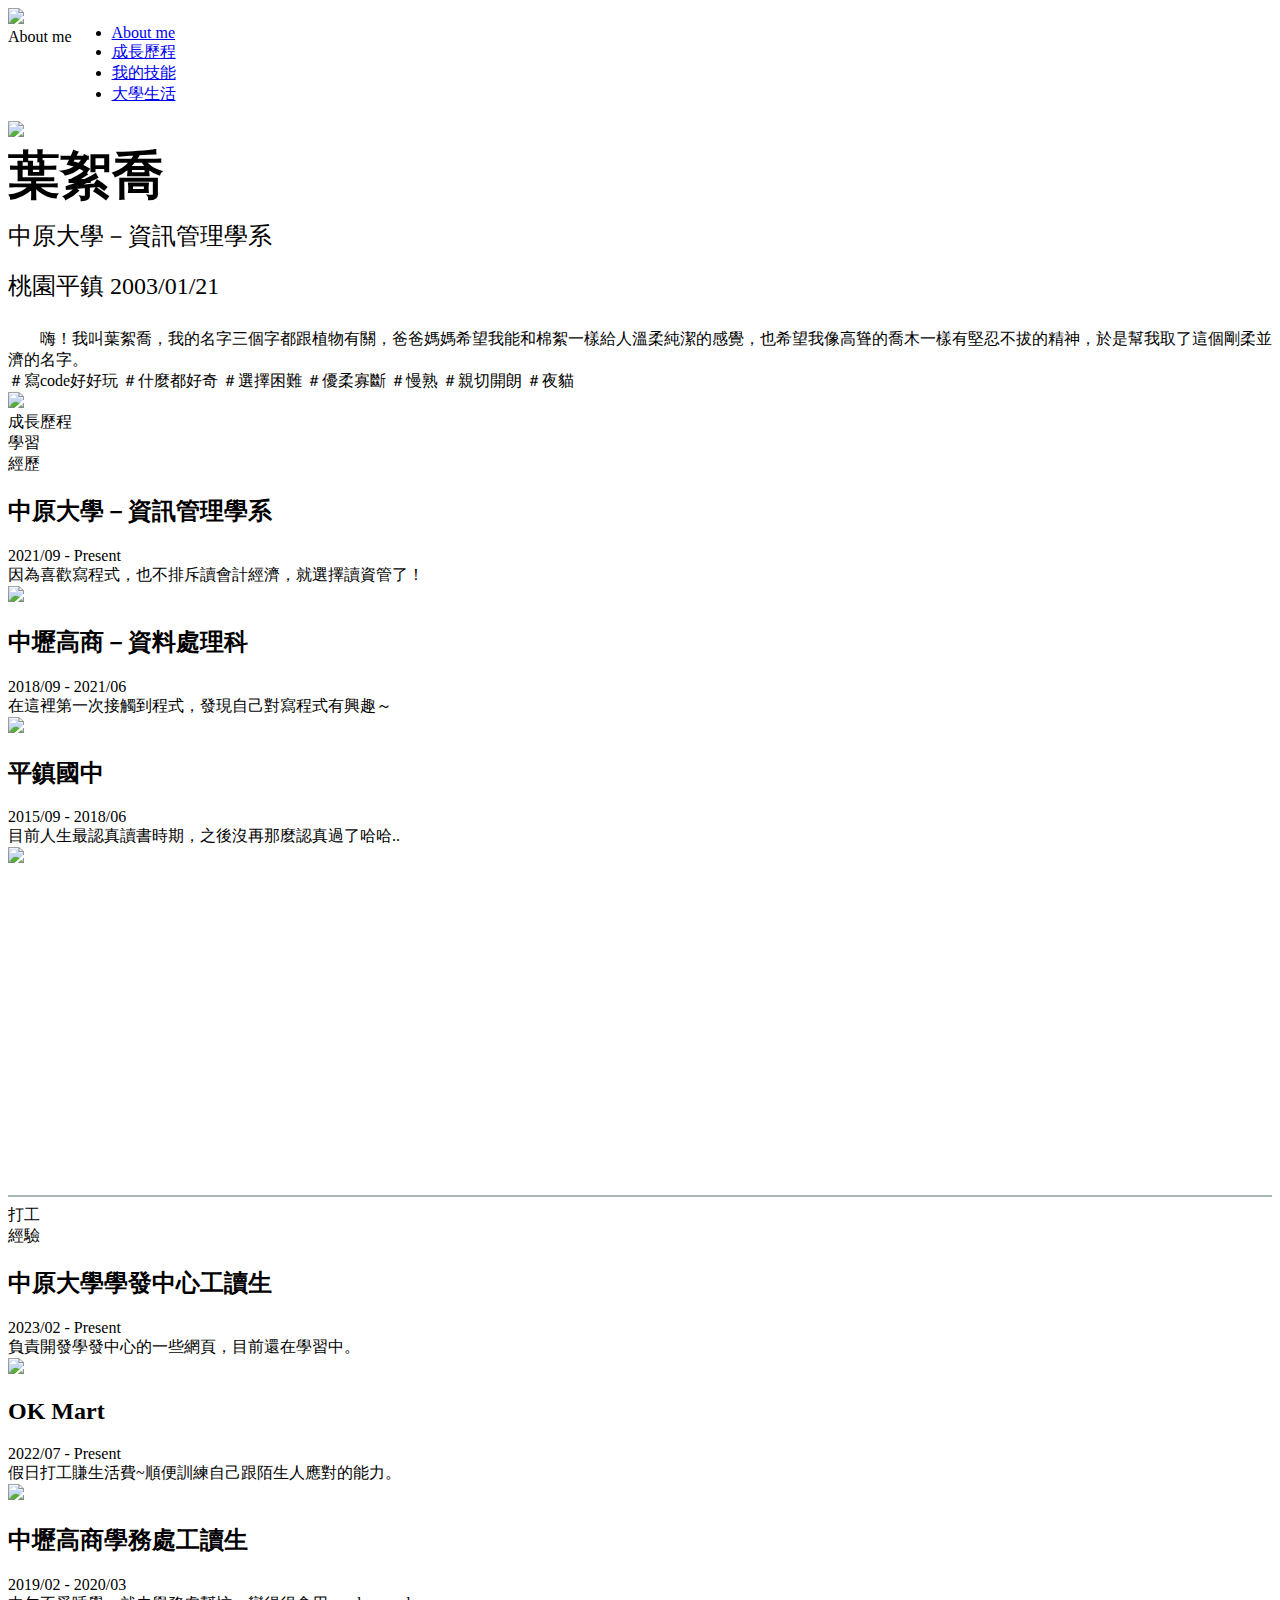
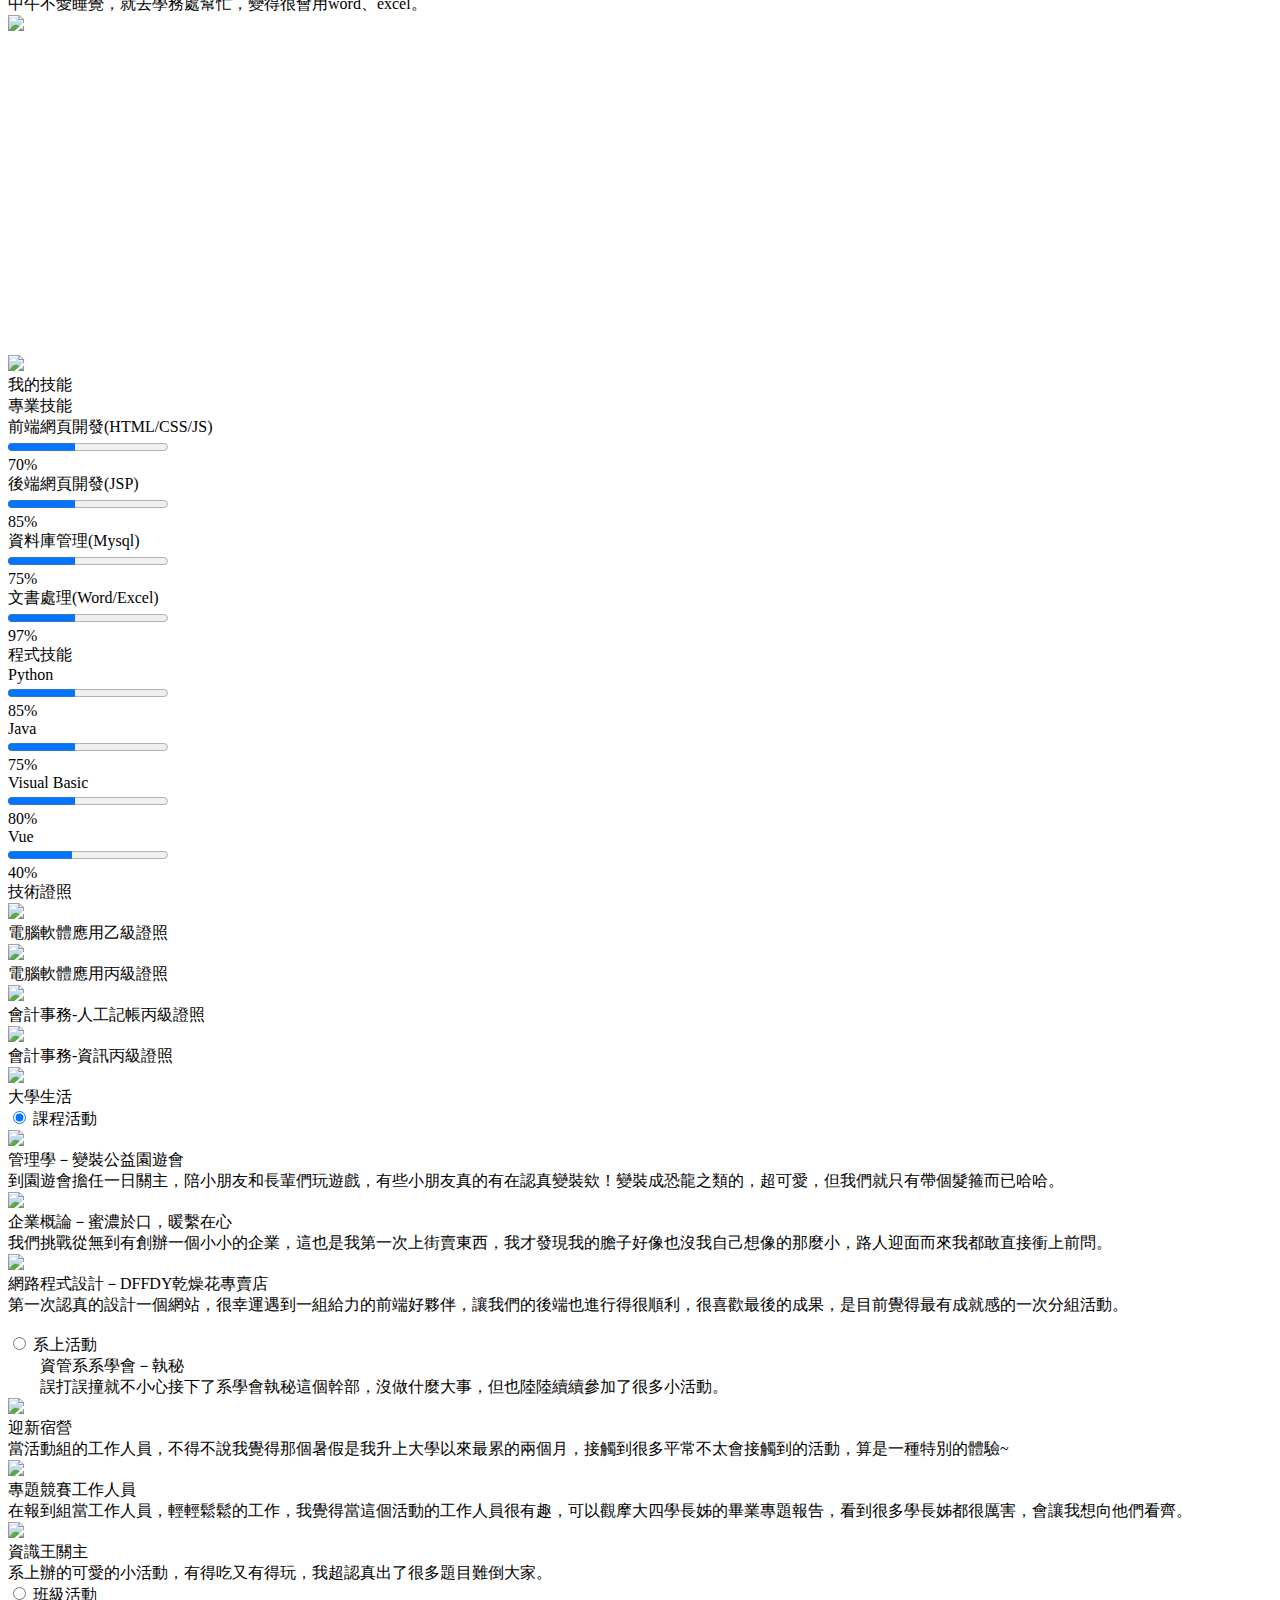
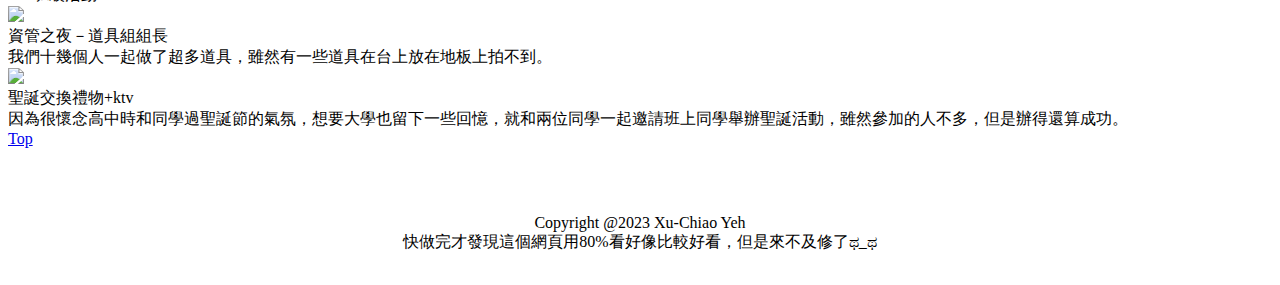
==== index.html @ f952c312 "text" ====
<!DOCTYPE html>
<html lang="en">
<head>
    <meta charset="UTF-8">
    <meta http-equiv="X-UA-Compatible" content="IE=edge">
    <meta name="viewport" content="width=device-width, initial-scale=1.0">
    <link rel="stylesheet" href="style.css">
    <link rel="stylesheet" href="https://anijs.github.io/lib/anicollection/anicollection.css">
    <link rel="preconnect" href="https://fonts.googleapis.com">
    <link rel="preconnect" href="https://fonts.gstatic.com" crossorigin>
    <link href="https://fonts.googleapis.com/css2?family=Inter:wght@100;200;300;400;500;600;700;800;900&display=swap" rel="stylesheet">
    <title>Resume</title>
    
</head>

<body>
    <header>
        <nav>
        </nav>
    </header>
    <main>
        <article>
            <div style="display:flex;">
                <div class="flag" id="aboutMe">
                    <img src="img/icon/flag.png" data-anijs="if: mouseover, do: fadeInDown animated">
                    <div class="flagText">About me</div>
                </div>
                <ul class="flagBar">
                    <li data-anijs="if: click, do: fadeInDown animated, to:#aboutMe"><a href="#aboutMe">About me</a></li>
                    <li data-anijs="if: click, do: fadeInDown animated delay-sm, to:#growUp"><a href="#growUp">成長歷程</a></li>
                    <li data-anijs="if: click, do: fadeInDown animated delay-sm, to:#skills"><a href="#skills">我的技能</a></li>
                    <li data-anijs="if: click, do: fadeInDown animated delay-sm, to:#university" style="border: none;"><a href="#university">大學生活</a></li>
                </ul>
            </div>
            <div class="myDataContainer">
                <div class="myPhoto">
                    <img src="img/profile-photo.jpg" data-anijs="if: mouseover, do: swing animated">
                </div>
                <div class="myData">
                    <div>
                        <div style="font-size: 52px; font-weight: 600;">葉絮喬</div>
                        <div style="font-size: 24px; font-weight: 500; line-height: 50px;">
                            中原大學－資訊管理學系
                            <br>
                            桃園平鎮
                            2003/01/21
                            
                        </div>
                        <div class="contactIcon">
                            <a href="https://www.instagram.com/yxq_0121/" target="_blank"><img src="img/icon/ig.png" alt=""></a>
                            <a href="https://www.facebook.com/profile.php?id=100008879311058" target="_blank"><img src="img/icon/fb.png" alt=""></a>
                            <a href="mailto:yxuqiao0121@gmail.com"><img src="img/icon/gmail.png" alt=""></a>
                            <img src="img/icon/line.png" alt="">
                        </div>
                    </div>
                </div>
            </div>
            <section>
                <div class="introduce">
                    　　嗨！我叫葉絮喬，我的名字三個字都跟植物有關，爸爸媽媽希望我能和棉絮一樣給人溫柔純潔的感覺，也希望我像高聳的喬木一樣有堅忍不拔的精神，於是幫我取了這個剛柔並濟的名字。
                </div>
                <div class="hashtag">
                    ＃寫code好好玩     ＃什麼都好奇     ＃選擇困難     ＃優柔寡斷     ＃慢熟     ＃親切開朗     ＃夜貓
                </div>
            </section>
    
       </article>
       <article>
            <div class="flag" id="growUp">
                <img src="img/icon/flag.png" data-anijs="if: mouseover, do: fadeInDown animated">
                <div class="flagText">成長歷程</div>
            </div>

            <section>
                <div class="experience">
                    <div class="circle">學習<br>經歷</div>
                    <div class="timeline">
                        <div class="timeitem">
                            <div class="timedot"></div>
                            <h2>中原大學－資訊管理學系</h2>
                            <div class="timeContent">
                                <div class="date">2021/09 - Present</div>
                                <div>因為喜歡寫程式，也不排斥讀會計經濟，就選擇讀資管了！</div>
                            </div>
                        </div>
                        <img src="img/cycuim.jpg" id="cycuim" class="hidden">

                        <div class="timeitem">
                            <div class="timedot"></div>
                            <h2>中壢高商－資料處理科</h2>
                            <div class="timeContent">
                                <div class="date">2018/09 - 2021/06</div>
                                <div>在這裡第一次接觸到程式，發現自己對寫程式有興趣～</div>
                            </div>
                        </div>
                        <img src="img/clvsc.jpg" id="clvsc" class="hidden">

                        <div class="timeitem">
                            <div class="timedot"></div>
                            <h2>平鎮國中</h2>
                            <div class="timeContent">
                                <div class="date">2015/09 - 2018/06</div>
                                <div>目前人生最認真讀書時期，之後沒再那麼認真過了哈哈..</div>
                            </div>
                        </div>                        
                        <img src="img/pjjs.jpg" id="pjjs" class="hidden">
                    </div>
                    <div style="height: 320px; display: flex; align-items: center;">
                        <!-- <img src="img/cycuim.jpg" id="cycuim" class="hidden">
                        <img src="img/clvsc2.jpg" id="clvsc" class="hidden">
                        <img src="img/pjjs.jpg" id="pjjs" class="hidden"> -->
                    </div>
                </div>

                <div style="text-align: center;">
                    <hr style="border-color:#a8b8b7;" noshade>
                </div>

                <div class="experience">
                    <div class="circle">打工<br>經驗</div>
                    <div class="timeline">
                        <div class="timeitem">
                            <div class="timedot"></div>
                            <h2>中原大學學發中心工讀生</h2>
                            <div class="timeContent">
                                <div>2023/02 - Present</div>
                                <div>負責開發學發中心的一些網頁，目前還在學習中。</div>
                            </div>
                        </div>
                        <img src="img/cycuim.jpg" id="cycuim" class="hidden">

                        <div class="timeitem">
                            <div class="timedot"></div>
                            <h2>OK Mart</h2>
                            <div class="timeContent">
                                <div>2022/07 - Present</div>
                                <div>假日打工賺生活費~順便訓練自己跟陌生人應對的能力。</div>
                            </div>
                        </div>
                        <img src="img/ok-mart.jpg" id="clvsc" class="hidden">

                        <div class="timeitem">
                            <div class="timedot"></div>
                            <h2>中壢高商學務處工讀生</h2>
                            <div class="timeContent">
                                <div>2019/02 - 2020/03</div>
                                <div>中午不愛睡覺，就去學務處幫忙，變得很會用word、excel。</div>
                            </div>
                        </div>                        
                        <img src="img/clvsc.jpg" id="pjjs" class="hidden">
                    </div>
                    <div style="height: 320px; display: flex; align-items: center;">
                    </div>
                </div>

                
            </section>

            
            
        </article>
        <article>
            <div class="flag" id="skills">
                <img src="img/icon/flag.png" data-anijs="if: mouseover, do: fadeInDown animated">
                <div class="flagText">我的技能</div>
            </div>
           
            <section>
                <div class="skillContainer">
                    <div class="skillCol">
                        <div class="skillTitle">
                            專業技能
                        </div>
                        <div class="skill">
                            <div class="skillText">
                                前端網頁開發(HTML/CSS/JS)
                            </div>
                            <div class="skillContent">
                                <div class="progress">
                                    <progress onclick="move(70,0)" class="degree" id="degree" max="100" value="1"></progress>
                                </div>
                                <div class="precent">
                                    70%
                                </div>
                            </div>
                        </div>
                        <div class="skill">
                            <div class="skillText">
                                後端網頁開發(JSP)
                            </div>
                            <div class="skillContent">
                                <div class="progress">
                                    <progress onclick="move(85,1)" class="degree" id="degree" max="100" value="1"></progress>
                                </div>
                                <div class="precent">
                                    85%
                                </div>
                            </div>
                        </div><div class="skill">
                            <div class="skillText">
                                資料庫管理(Mysql)
                            </div>
                            <div class="skillContent">
                                <div class="progress">
                                    <progress onclick="move(75,2)" class="degree" id="degree" max="100" value="1"></progress>
                                </div>
                                <div class="precent">
                                    75%
                                </div>
                            </div>
                        </div><div class="skill">
                            <div class="skillText">
                                文書處理(Word/Excel)
                            </div>
                            <div class="skillContent">
                                <div class="progress">
                                    <progress onclick="move(80,3)" class="degree" id="degree" max="100" value="1"></progress>
                                </div>
                                <div class="precent">
                                    97%
                                </div>
                            </div>
                        </div>
                    </div>
                    <div class="skillCol">
                        <div class="skillTitle">
                            程式技能
                        </div>
                        <div class="skill">
                            <div class="skillText">
                                Python
                            </div>
                            <div class="skillContent">
                                <div class="progress">
                                    <progress onclick="move(85,4)" class="degree" id="degree" max="100" value="1"></progress>
                                </div>
                                <div class="precent">
                                    85%
                                </div>
                            </div>
                        </div>
                        <div class="skill">
                            <div class="skillText">
                                Java
                            </div>
                            <div class="skillContent">
                                <div class="progress">
                                    <progress onclick="move(75,5)" class="degree" id="degree" max="100" value="1"></progress>
                                </div>
                                <div class="precent">
                                    75%
                                </div>
                            </div>
                        </div><div class="skill">
                            <div class="skillText">
                                Visual Basic
                            </div>
                            <div class="skillContent">
                                <div class="progress">
                                    <progress onclick="move(80,6)" class="degree" id="degree" max="100" value="1"></progress>
                                </div>
                                <div class="precent">
                                    80%
                                </div>
                            </div>
                        </div><div class="skill">
                            <div class="skillText">
                                Vue
                            </div>
                            <div class="skillContent">
                                <div class="progress">
                                    <progress onclick="move(40,7)" class="degree" id="degree" max="100" value="1"></progress>
                                </div>
                                <div class="precent">
                                    40%
                                </div>
                            </div>
                        </div>
                    </div>
                    <div class="skillCol" style="border: none;">
                        <div class="skillTitle">
                            技術證照
                        </div>
                        <div class="skill flex-left">
                            <img src="img/icon/stamp.png" height="60px">
                            <div class="skillText text-2xl">
                                電腦軟體應用乙級證照
                            </div>
                        </div>
                        <div class="skill flex-left">
                            <img src="img/icon/stamp.png" height="60px">
                            <div class="skillText text-2x">
                                電腦軟體應用丙級證照
                            </div>
                        </div>
                        <div class="skill flex-left">
                            <img src="img/icon/stamp.png" height="60px">
                            <div class="skillText text-2x">                        
                                會計事務-人工記帳丙級證照
                            </div>
                        </div>
                        <div class="skill flex-left">
                            <img src="img/icon/stamp.png" height="60px">
                            <div class="skillText text-2x">
                                會計事務-資訊丙級證照
                            </div>
                        </div>
                    </div>
                </div>
            </section>
        </article>


        <article>
            <div class="flag" id="university">
                <img src="img/icon/flag.png" data-anijs="if: mouseover, do: fadeInDown animated">
                <div class="flagText">大學生活</div>
            </div>
            
            <section class="tab_css">
                <input id="tab1" type="radio" name="tab" checked="checked"/>
                <label for="tab1">課程活動</label>
                <div class="tab_content">
                    <div class="card flex-left">
                        <div class="imgContainer">
                            <img src="img/manage.jpg">
                        </div>
                        <div class="contentContainer">
                            <div class="borderOutside">
                                <div class="titleBorder">
                                    <div class="cardTitle">
                                        管理學－變裝公益園遊會
                                    </div>
                                    <div class="cardContent">
                                        到園遊會擔任一日關主，陪小朋友和長輩們玩遊戲，有些小朋友真的有在認真變裝欸！變裝成恐龍之類的，超可愛，但我們就只有帶個髮箍而已哈哈。
                                    </div>
                            </div>
                            </div>
                        </div>
                    </div>

                    <div class="card flex-left">
                        <div class="imgContainer">
                            <img src="img/bee-ig.jpg" >
                        </div>
                        <div class="contentContainer">
                            <div class="borderOutside">
                                <div class="titleBorder">
                                    <div class="cardTitle">
                                        企業概論－蜜濃於口，暖繫在心
                                    </div>
                                    <div class="cardContent">
                                        我們挑戰從無到有創辦一個小小的企業，這也是我第一次上街賣東西，我才發現我的膽子好像也沒我自己想像的那麼小，路人迎面而來我都敢直接衝上前問。
                                    </div>
                            </div>
                            </div>
                        </div>
                    </div>

                    <div class="card flex-left">
                        <div class="imgContainer">
                            <img src="img/web-design.png">
                        </div>
                        <div class="contentContainer">
                            <div class="borderOutside">
                                <div class="titleBorder">
                                    <div class="cardTitle">
                                        網路程式設計－DFFDY乾燥花專賣店
                                    </div>
                                    <div class="cardContent">
                                        第一次認真的設計一個網站，很幸運遇到一組給力的前端好夥伴，讓我們的後端也進行得很順利，很喜歡最後的成果，是目前覺得最有成就感的一次分組活動。
                                    </div>
                                    <div>
                                        <img src="img/icon/line.png" alt="">
                                    </div>
                            </div>
                            </div>
                        </div>
                    </div>
                </div>

                <input id="tab2" type="radio" name="tab"/>
                <label for="tab2">系上活動</label>
                <div class="tab_content">
                    <div class="card">
                        <div class="contentContainer" style="width: 95%; margin: auto;">
                            <div class="borderOutside" style="width: 100%;">
                                <div class="titleBorder" style="width: 100%;">
                                    <div class="cardTitle">
                                        資管系系學會－執秘
                                    </div>
                                    <div class="cardContent">
                                        誤打誤撞就不小心接下了系學會執秘這個幹部，沒做什麼大事，但也陸陸續續參加了很多小活動。
                                    </div>
                            </div>
                            </div>
                        </div>
                    </div>   

                    <div class="card flex-left">
                        <div class="imgContainer">
                            <img src="img/camp-game.png">
                        </div>
                        <div class="contentContainer">
                            <div class="borderOutside">
                                <div class="titleBorder">
                                    <div class="cardTitle">
                                        迎新宿營
                                    </div>
                                    <div class="cardContent">
                                        當活動組的工作人員，不得不說我覺得那個暑假是我升上大學以來最累的兩個月，接觸到很多平常不太會接觸到的活動，算是一種特別的體驗~
                                    </div>
                            </div>
                            </div>
                        </div>
                    </div>

                    <div class="card flex-left">
                        <div class="imgContainer">
                            <img src="img/topic.jpg">
                        </div>
                        <div class="contentContainer">
                            <div class="borderOutside">
                                <div class="titleBorder">
                                    <div class="cardTitle">
                                        專題競賽工作人員
                                    </div>
                                    <div class="cardContent">
                                        在報到組當工作人員，輕輕鬆鬆的工作，我覺得當這個活動的工作人員很有趣，可以觀摩大四學長姊的畢業專題報告，看到很多學長姊都很厲害，會讓我想向他們看齊。
                                    </div>
                            </div>
                            </div>
                        </div>
                    </div>

                    <div class="card flex-left">
                        <div class="imgContainer">
                            <img src="img/knowledge.jpg">
                        </div>
                        <div class="contentContainer">
                            <div class="borderOutside">
                                <div class="titleBorder">
                                    <div class="cardTitle">
                                        資識王關主
                                    </div>
                                    <div class="cardContent">
                                        系上辦的可愛的小活動，有得吃又有得玩，我超認真出了很多題目難倒大家。
                                    </div>
                            </div>
                            </div>
                        </div>
                    </div>
                </div>
                
                <input id="tab3" type="radio" name="tab"/>
                <label for="tab3">班級活動</label>
                <div class="tab_content">
                    <div class="card flex-left">
                        <div class="imgContainer">
                            <img src="img/im-night.png">
                        </div>
                        <div class="contentContainer">
                            <div class="borderOutside">
                                <div class="titleBorder">
                                    <div class="cardTitle">
                                        資管之夜－道具組組長
                                    </div>
                                    <div class="cardContent">
                                        我們十幾個人一起做了超多道具，雖然有一些道具在台上放在地板上拍不到。
                                    </div>
                            </div>
                            </div>
                        </div>
                    </div>

                    <div class="card flex-left">
                        <div class="imgContainer">
                            <img src="img/xmas.jpg">
                        </div>
                        <div class="contentContainer">
                            <div class="borderOutside">
                                <div class="titleBorder">
                                    <div class="cardTitle">
                                        聖誕交換禮物+ktv
                                    </div>
                                    <div class="cardContent">
                                        因為很懷念高中時和同學過聖誕節的氣氛，想要大學也留下一些回憶，就和兩位同學一起邀請班上同學舉辦聖誕活動，雖然參加的人不多，但是辦得還算成功。
                                    </div>
                            </div>
                            </div>
                        </div>
                    </div>

                    
                </div>
            </section>
            
           
        </article>
        <a href="#">
            <div class="top">
                Top
            </div>
        </a>
    </main>
    <footer>
        <div style="margin: 32px; text-align: center;">
            <hr style="border-color:#ffffff" noshade>
            <div style="margin-top: 32px;">
                Copyright @2023 Xu-Chiao Yeh
                <br>
                快做完才發現這個網頁用80%看好像比較好看，但是來不及修了ಥ_ಥ
            </div>
        </div>
    </footer>
    <script src="https://anijs.github.io/lib/anijs/anijs-min.js"></script> 
    <script src="https://anijs.github.io/lib/anijs/helpers/dom/anijs-helper-dom-min.js"></script>
    <script>
        $(function(){
        
        $(window).scroll(function(){
            //var $(window).scrollTop(); 為 scroll
            var scroll = $(window).scrollTop();
            
            if( scroll >= 70){
            // 當卷軸超過70px,.gototop就淡入，如果小於就淡出
            $(".top").fadeIn();
            
            }else{
            
            $(".top").fadeOut();
            
            }
        });
        // 當我按下.gototop時，添加動畫讓卷軸跑道最上面
        $('.top').click(function(){
            $('html,body').animate({
            scrollTop:$('html').offset().top
            })
            
            return false;
        });

        })
    </script>
    <script>
        window.onload= function text(){
        move(70,0);
        move(80,1);
        move(75,2);
        move(97,3);
        move(85,4);
        move(75,5);
        move(80,6);
        move(40,7);
        }
        function move(num,index){
            var value = 1;
            var id =setInterval(frame, 20)
            function frame() {
                var ans = document.getElementsByClassName("degree")[index];
                if(value >=num){
                    clearInterval(id);
                }
                else{
                    value++;
                    ans.value=value;
                }
            }
        }
        
    </script>
      
</body>

</html>
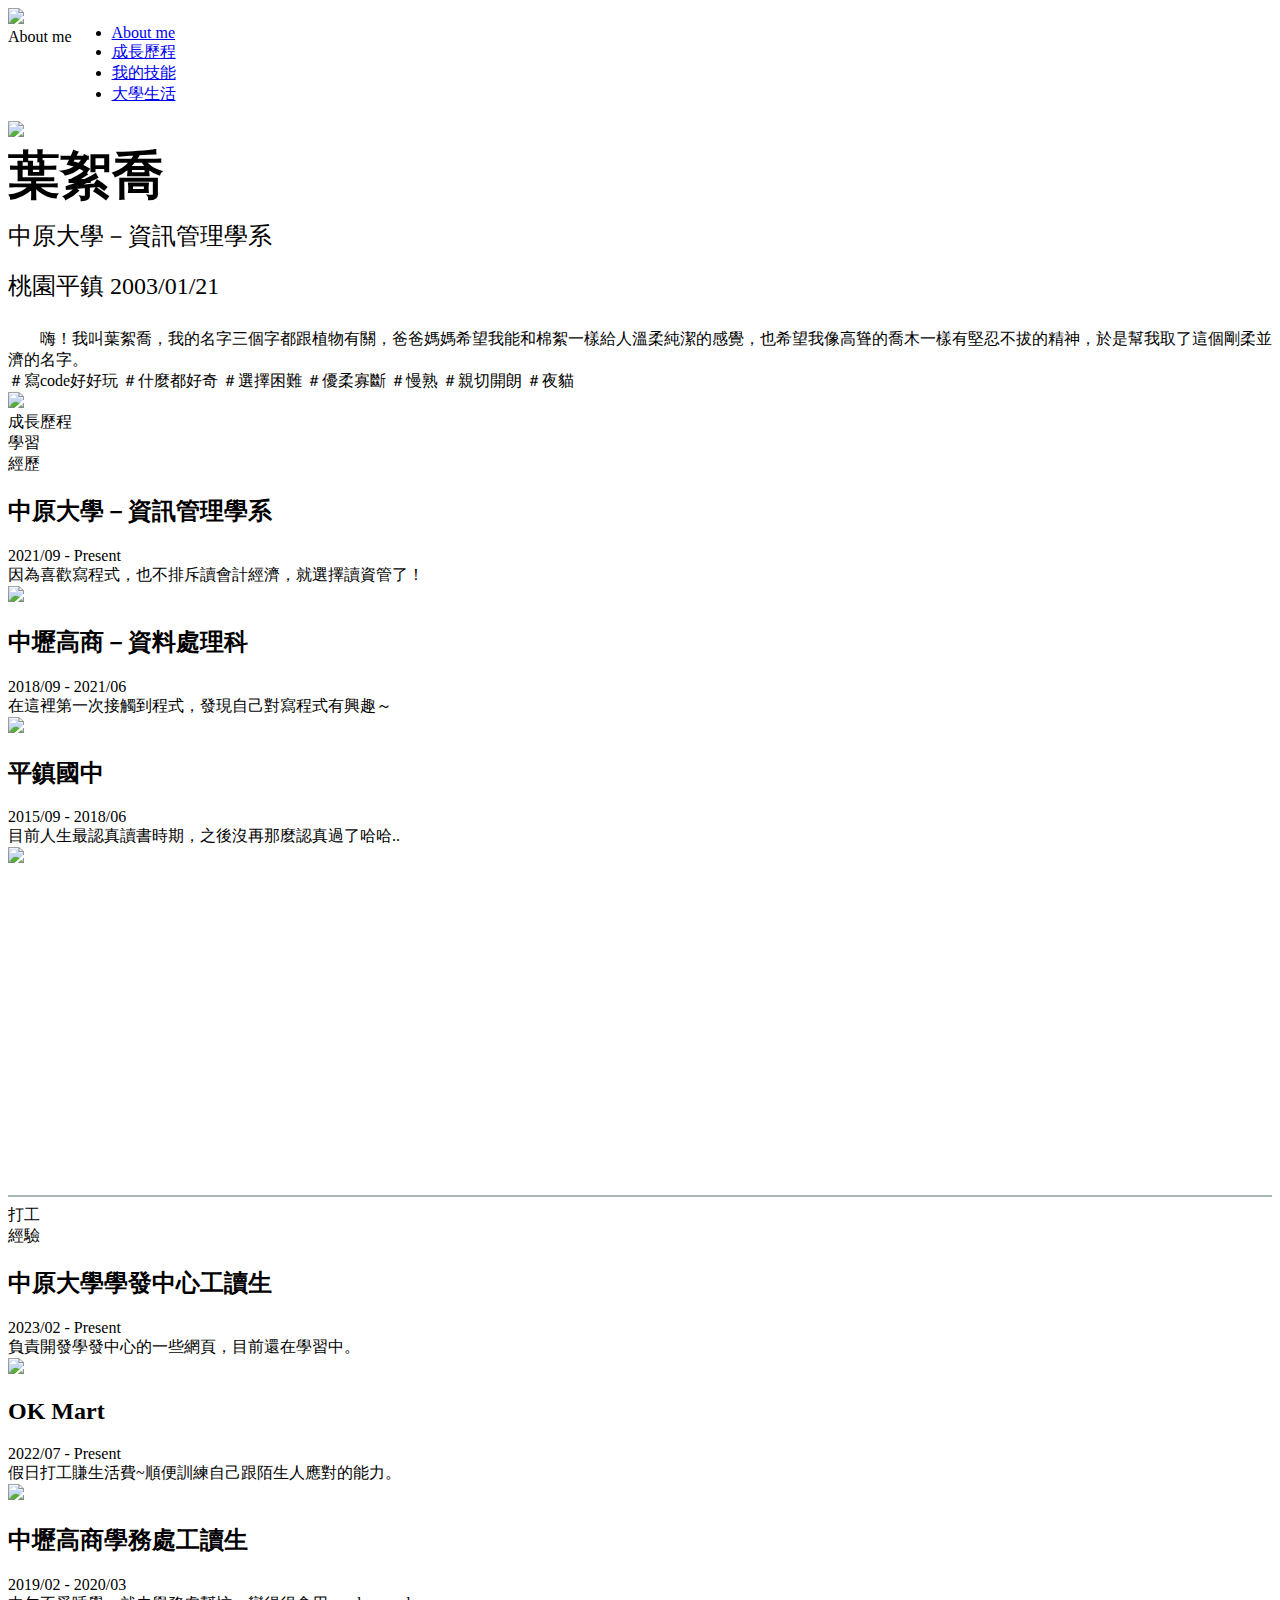
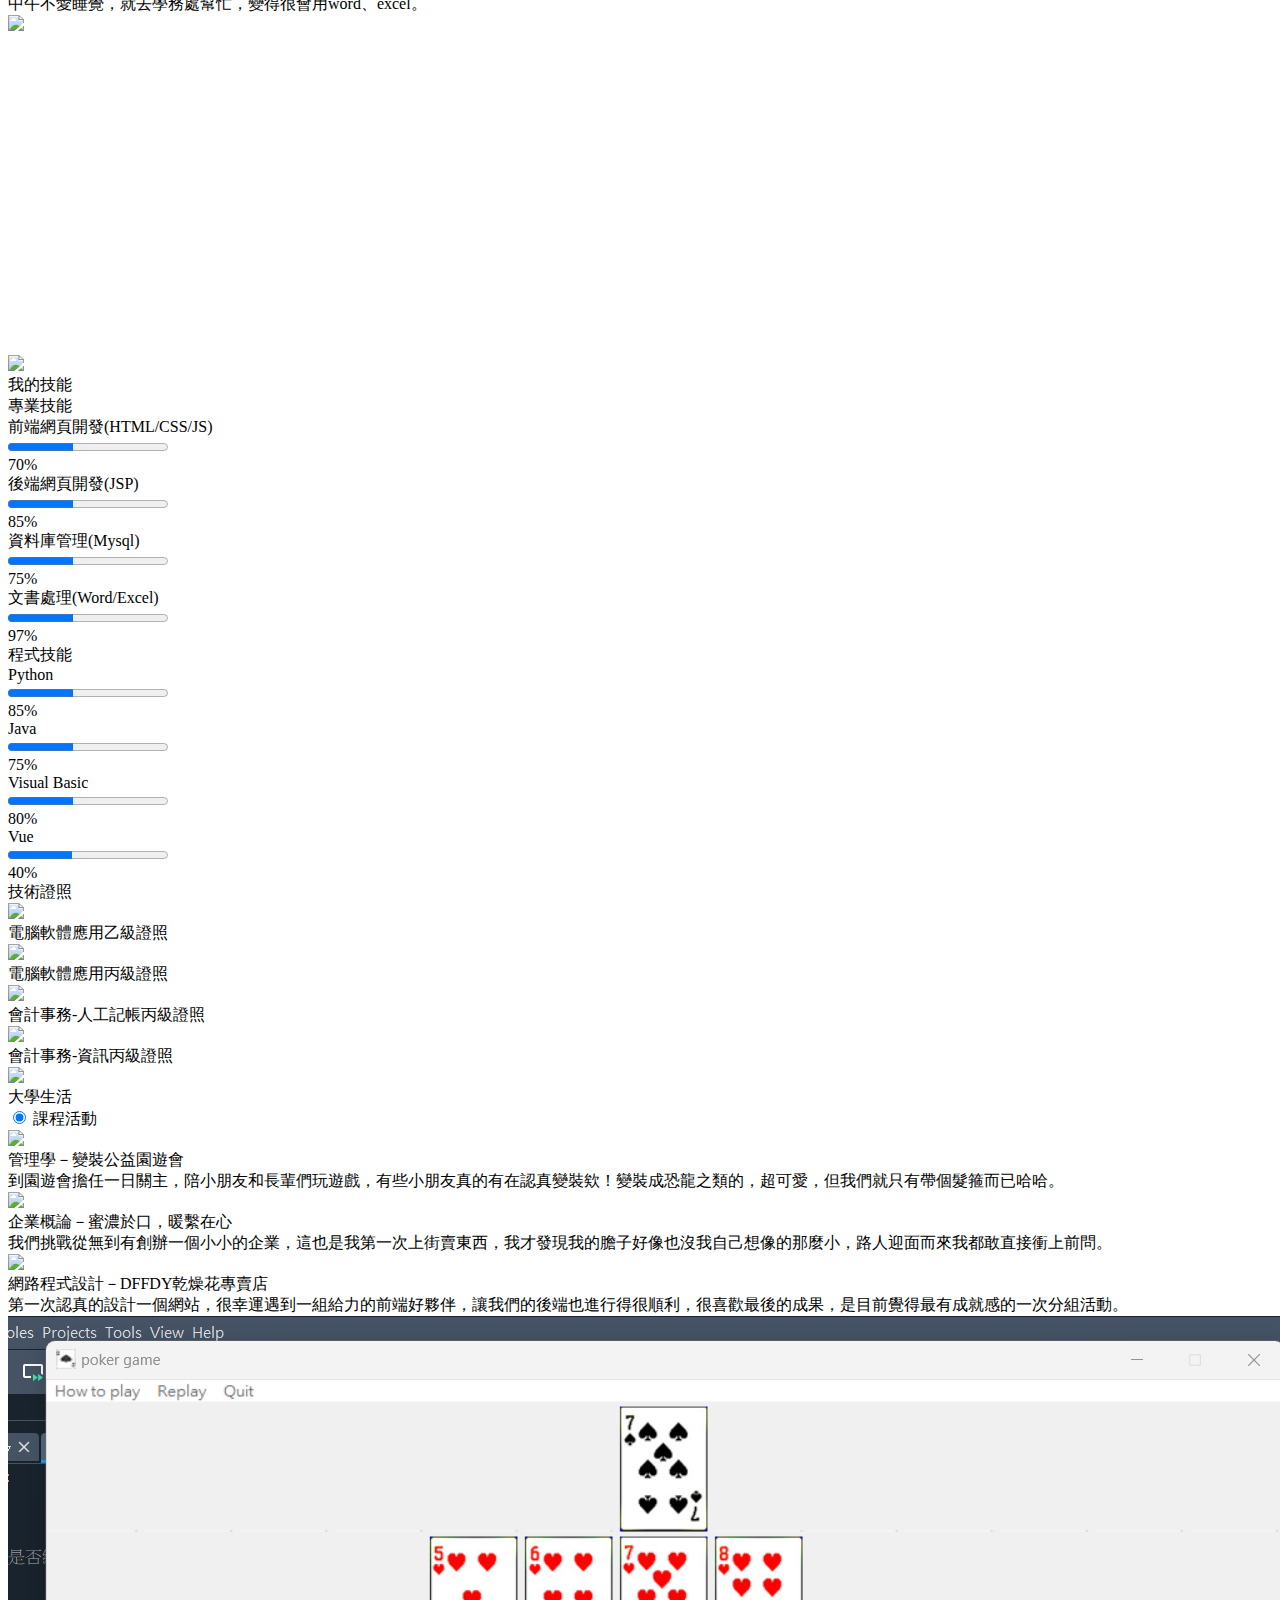
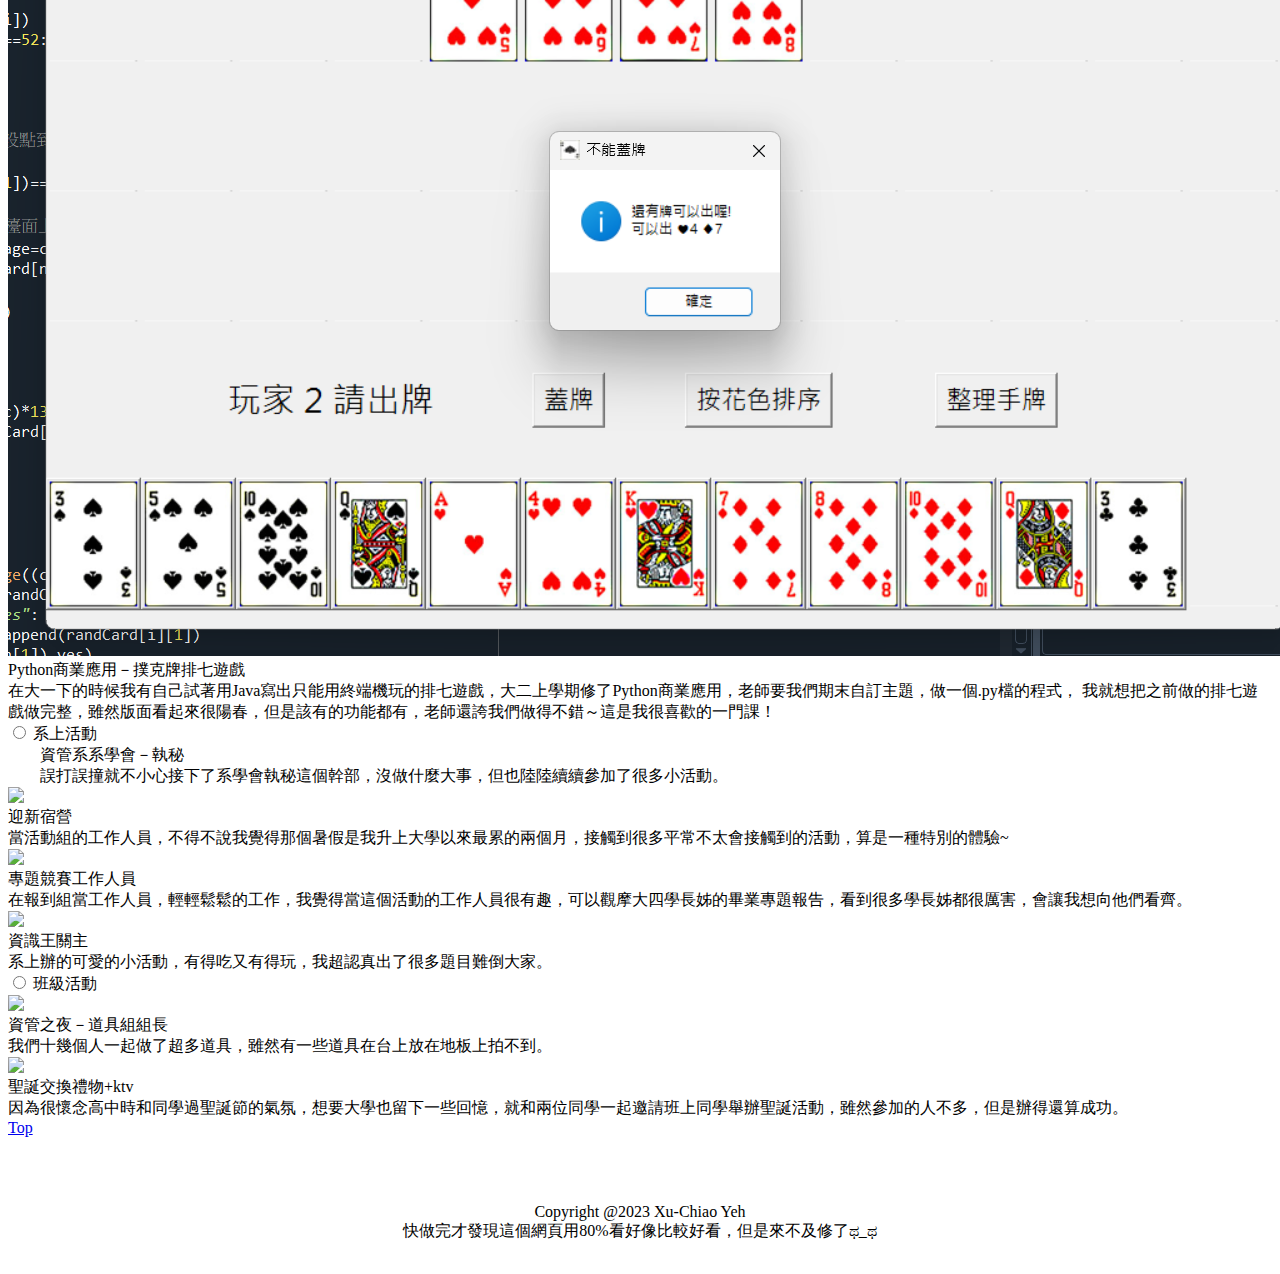
==== commit 829844f6: "去除無用資料夾" ====
--- a/index.html
+++ b/index.html
@@ -10,7 +10,6 @@
     <link rel="preconnect" href="https://fonts.gstatic.com" crossorigin>
     <link href="https://fonts.googleapis.com/css2?family=Inter:wght@100;200;300;400;500;600;700;800;900&display=swap" rel="stylesheet">
     <title>Resume</title>
-    
 </head>
 
 <body>
@@ -370,8 +369,24 @@
                                     <div class="cardContent">
                                         第一次認真的設計一個網站，很幸運遇到一組給力的前端好夥伴，讓我們的後端也進行得很順利，很喜歡最後的成果，是目前覺得最有成就感的一次分組活動。
                                     </div>
-                                    <div>
-                                        <img src="img/icon/line.png" alt="">
+                            </div>
+                            </div>
+                        </div>
+                    </div>
+
+                    <div class="card flex-left">
+                        <div class="imgContainer">
+                            <img src="img/poker.png">
+                        </div>
+                        <div class="contentContainer">
+                            <div class="borderOutside">
+                                <div class="titleBorder">
+                                    <div class="cardTitle">
+                                        Python商業應用－撲克牌排七遊戲
+                                    </div>
+                                    <div class="cardContent">
+                                        在大一下的時候我有自己試著用Java寫出只能用終端機玩的排七遊戲，大二上學期修了Python商業應用，老師要我們期末自訂主題，做一個.py檔的程式，
+                                        我就想把之前做的排七遊戲做完整，雖然版面看起來很陽春，但是該有的功能都有，老師還誇我們做得不錯～這是我很喜歡的一門課！
                                     </div>
                             </div>
                             </div>
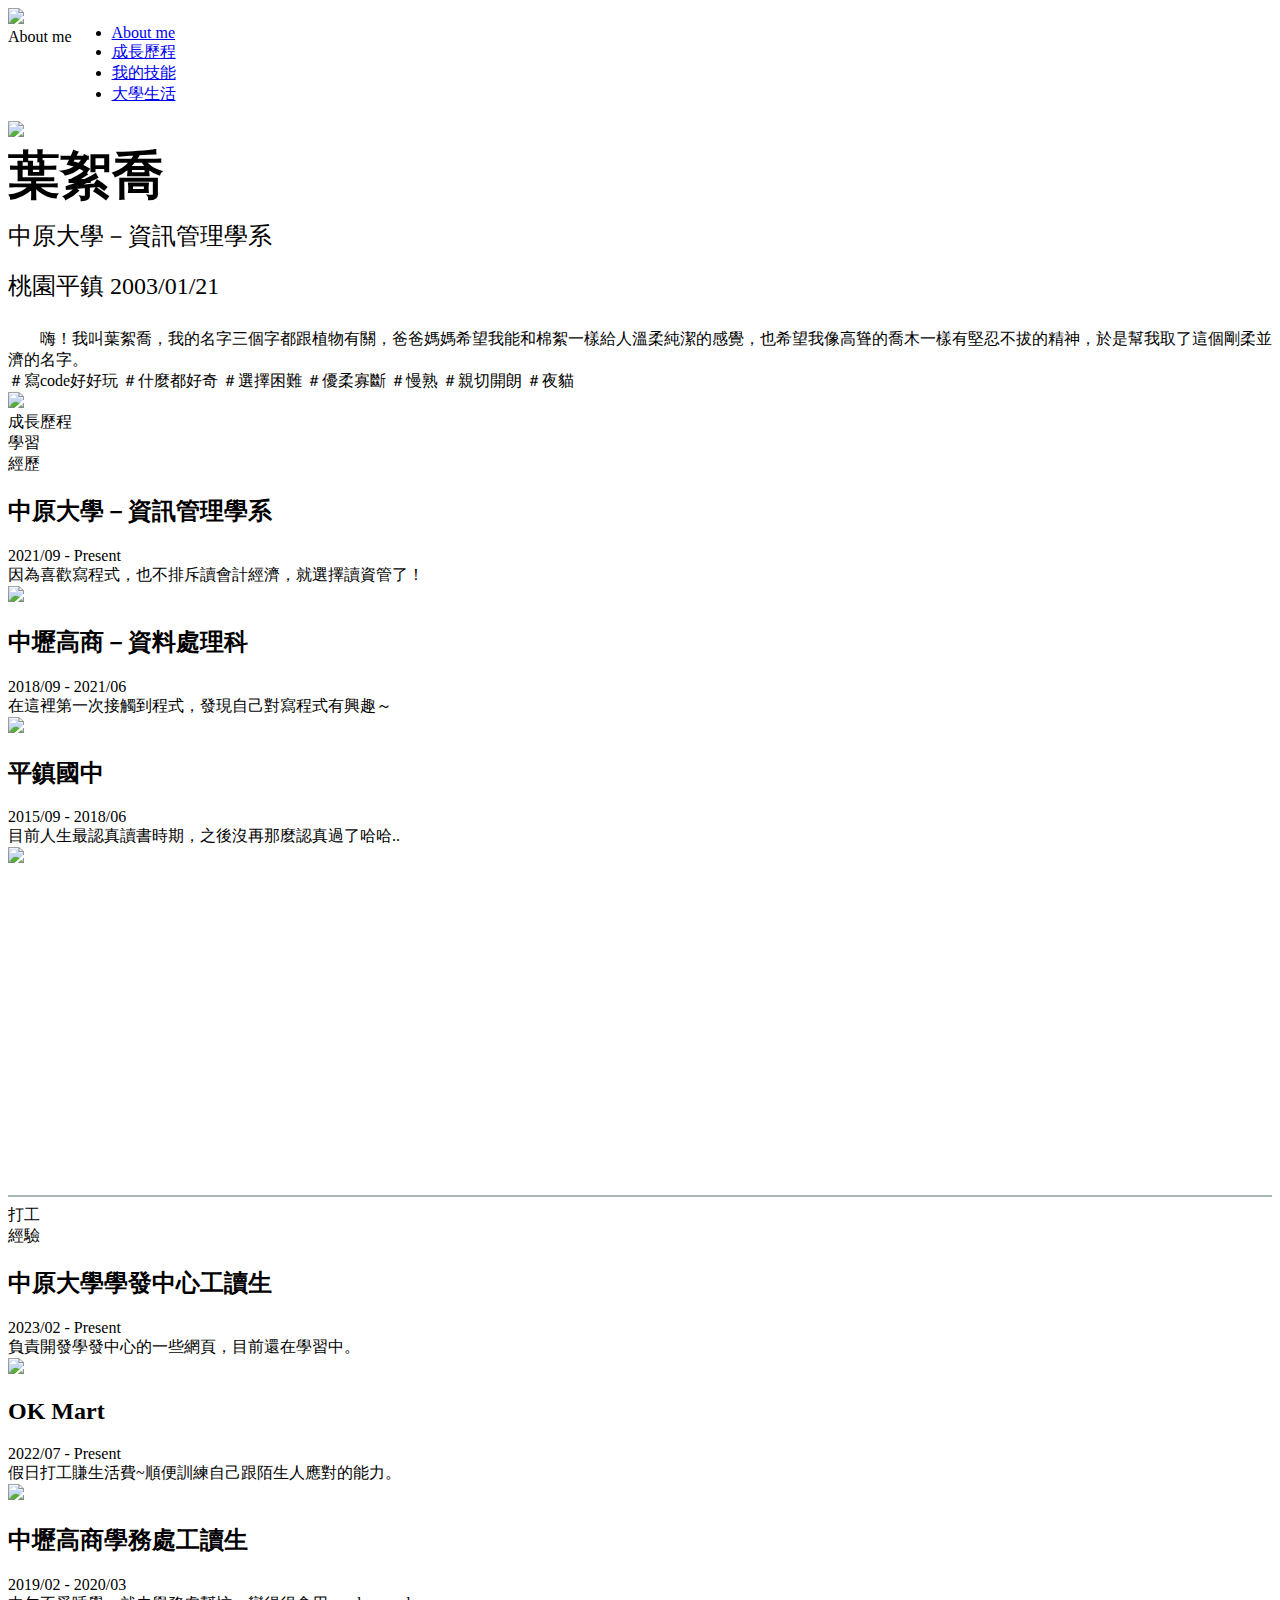
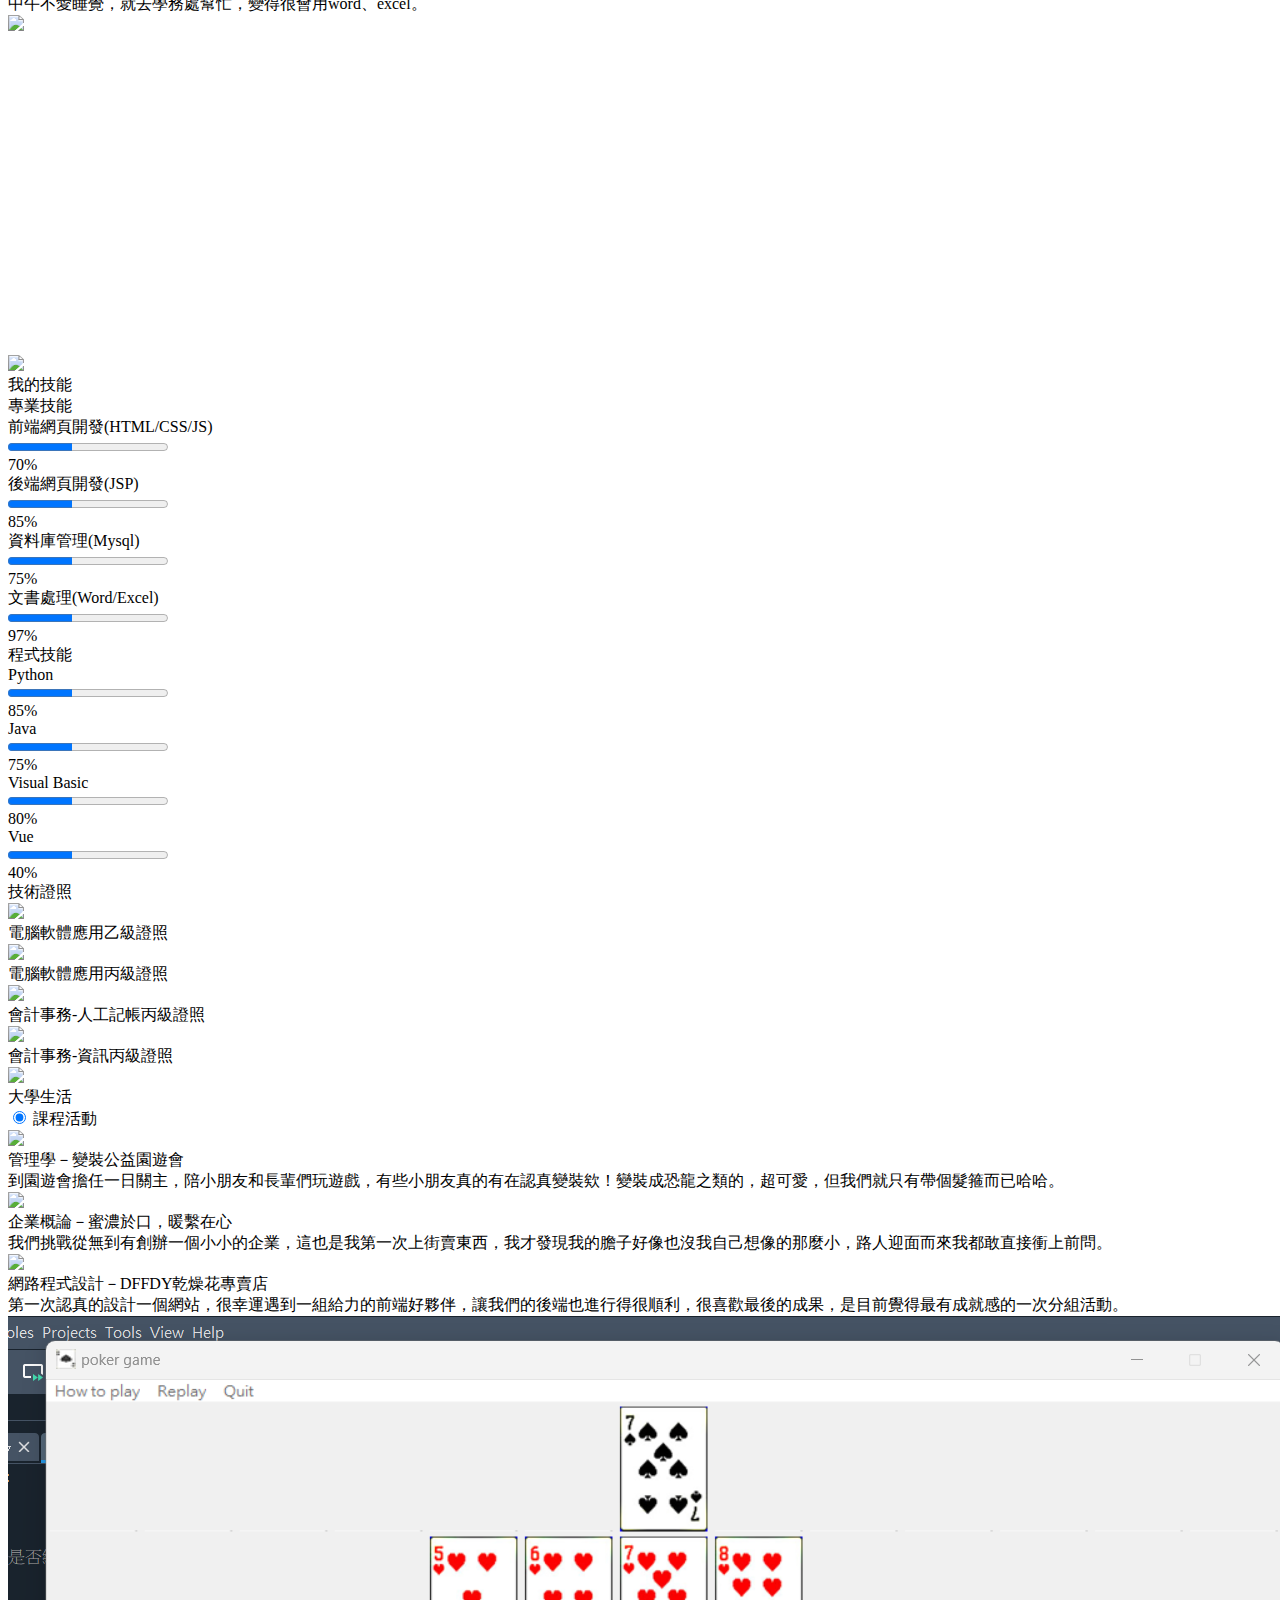
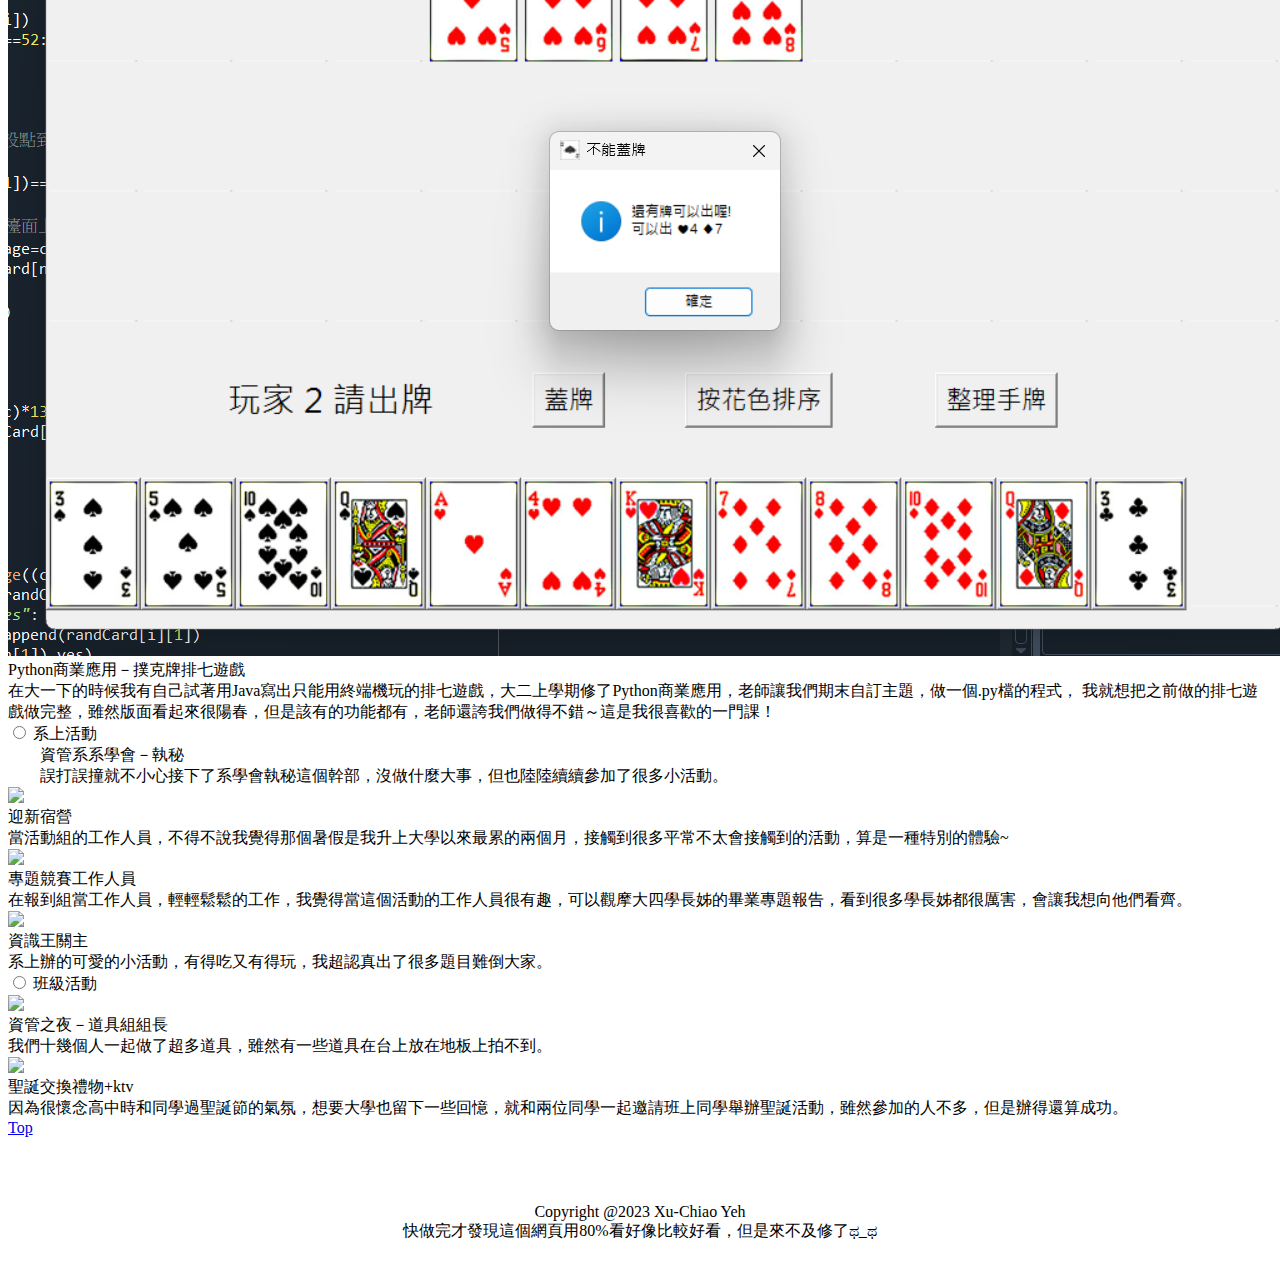
==== commit 05568332: "修改" ====
--- a/index.html
+++ b/index.html
@@ -385,7 +385,7 @@
                                         Python商業應用－撲克牌排七遊戲
                                     </div>
                                     <div class="cardContent">
-                                        在大一下的時候我有自己試著用Java寫出只能用終端機玩的排七遊戲，大二上學期修了Python商業應用，老師要我們期末自訂主題，做一個.py檔的程式，
+                                        在大一下的時候我有自己試著用Java寫出只能用終端機玩的排七遊戲，大二上學期修了Python商業應用，老師讓我們期末自訂主題，做一個.py檔的程式，
                                         我就想把之前做的排七遊戲做完整，雖然版面看起來很陽春，但是該有的功能都有，老師還誇我們做得不錯～這是我很喜歡的一門課！
                                     </div>
                             </div>
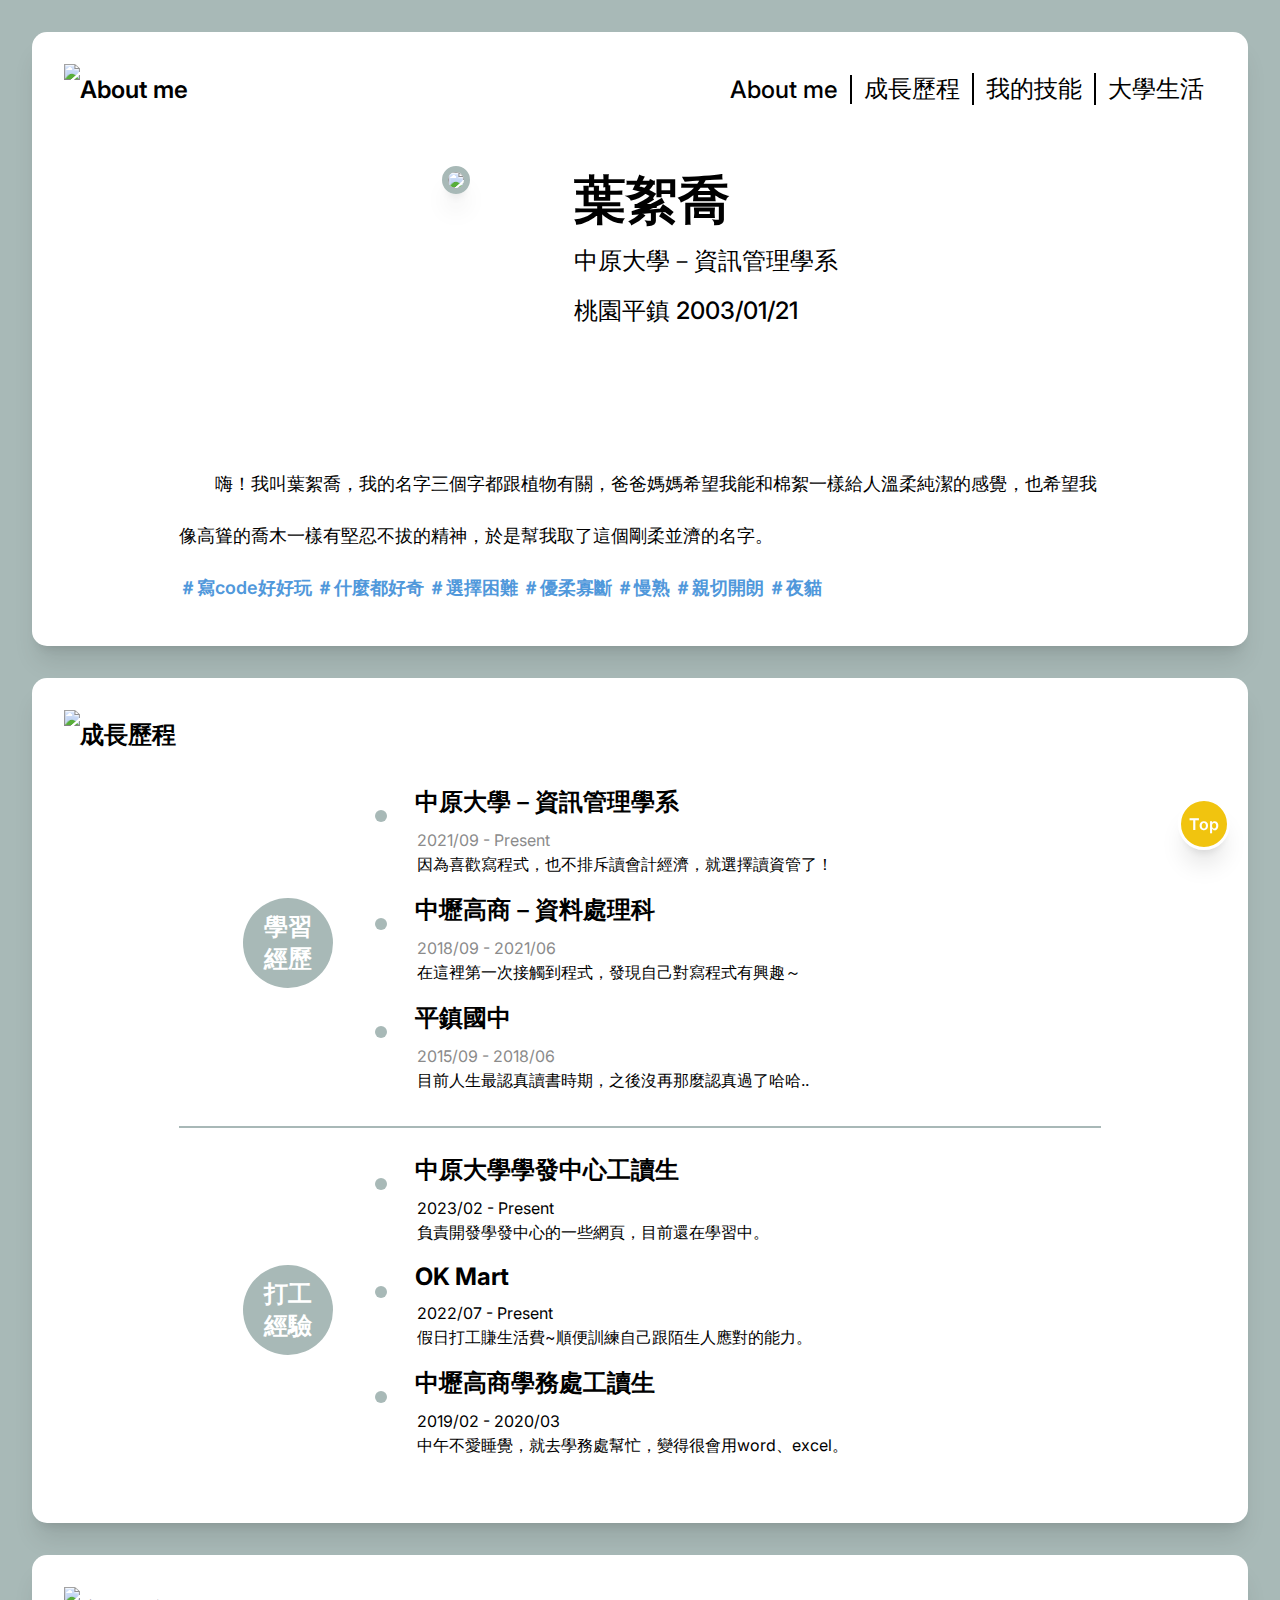
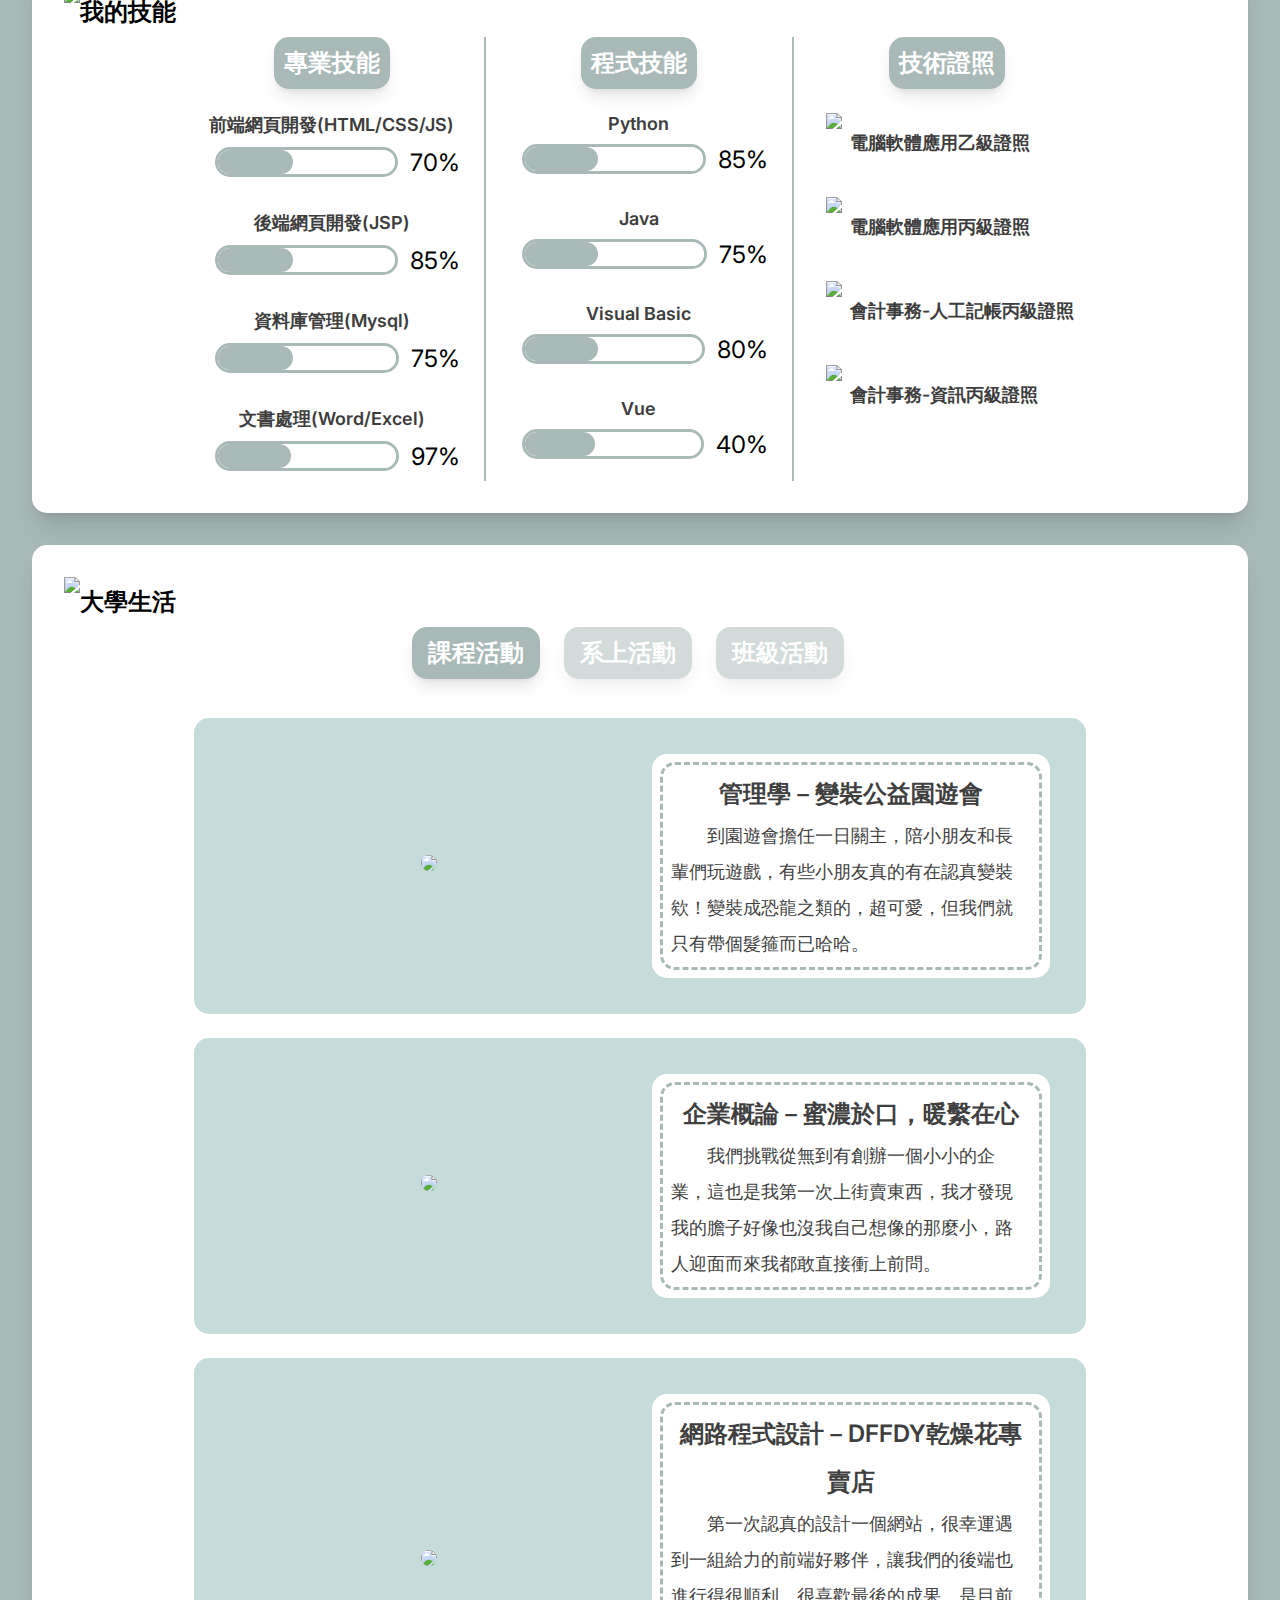
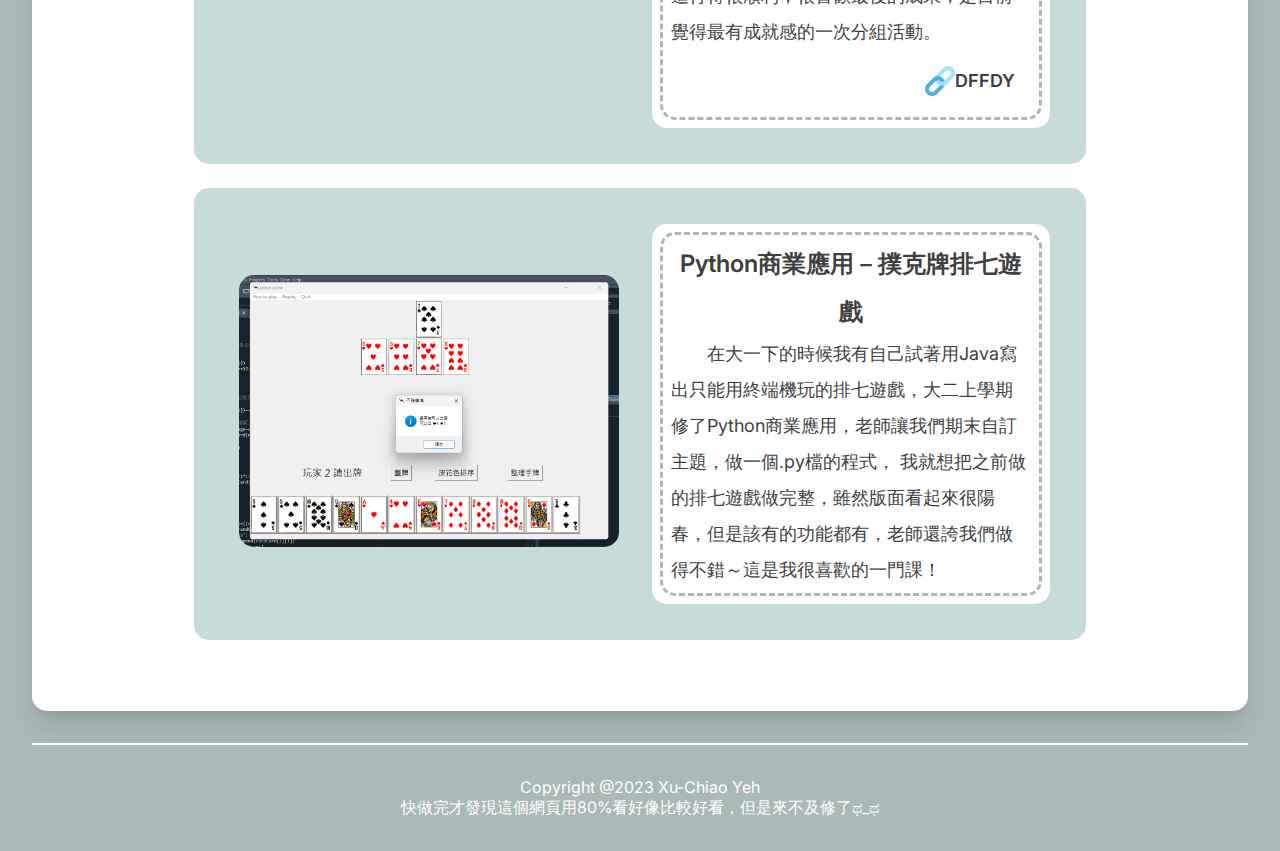
==== commit fba1ce0b: "link" ====
--- a/index.html
+++ b/index.html
@@ -13,10 +13,6 @@
 </head>
 
 <body>
-    <header>
-        <nav>
-        </nav>
-    </header>
     <main>
         <article>
             <div style="display:flex;">
@@ -358,7 +354,9 @@
 
                     <div class="card flex-left">
                         <div class="imgContainer">
-                            <img src="img/web-design.png">
+                            <a href="https://xin1602.github.io/dffdy/"> 
+                                <img src="img/web-design.png">
+                            </a>
                         </div>
                         <div class="contentContainer">
                             <div class="borderOutside">
@@ -369,6 +367,12 @@
                                     <div class="cardContent">
                                         第一次認真的設計一個網站，很幸運遇到一組給力的前端好夥伴，讓我們的後端也進行得很順利，很喜歡最後的成果，是目前覺得最有成就感的一次分組活動。
                                     </div>
+                                    <a href="https://xin1602.github.io/dffdy/">
+                                        <div class="link flex-center">
+                                            <img src="img/icon/link.png" alt="">
+                                            DFFDY
+                                        </div>
+                                    </a>
                             </div>
                             </div>
                         </div>
@@ -530,34 +534,6 @@
     </footer>
     <script src="https://anijs.github.io/lib/anijs/anijs-min.js"></script> 
     <script src="https://anijs.github.io/lib/anijs/helpers/dom/anijs-helper-dom-min.js"></script>
-    <script>
-        $(function(){
-        
-        $(window).scroll(function(){
-            //var $(window).scrollTop(); 為 scroll
-            var scroll = $(window).scrollTop();
-            
-            if( scroll >= 70){
-            // 當卷軸超過70px,.gototop就淡入，如果小於就淡出
-            $(".top").fadeIn();
-            
-            }else{
-            
-            $(".top").fadeOut();
-            
-            }
-        });
-        // 當我按下.gototop時，添加動畫讓卷軸跑道最上面
-        $('.top').click(function(){
-            $('html,body').animate({
-            scrollTop:$('html').offset().top
-            })
-            
-            return false;
-        });
-
-        })
-    </script>
     <script>
         window.onload= function text(){
         move(70,0);
--- a/style.css
+++ b/style.css
@@ -0,0 +1,473 @@
+*{
+    padding: 0;
+    margin: 0;
+    box-sizing: border-box;
+    font-family: 'Inter', sans-serif;
+}
+html{
+    scroll-behavior: smooth;
+}
+body{
+    background-color: #A8B9B7;
+}
+article{
+    margin: 32px;
+    padding: 32px;
+    background-color: white;
+    border-radius: 15px;
+    box-shadow: 0 20px 25px -5px rgb(0 0 0 / 0.1), 0 8px 10px -6px rgb(0 0 0 / 0.1);
+    /* box-shadow: 0 4px 6px -1px rgb(0 0 0 / 0.1), 0 2px 4px -2px rgb(0 0 0 / 0.1); */
+}
+nav{
+    background-color: white;
+}
+.flag{
+    display: flex;
+    align-items: center;
+    flex-grow: 1;
+}
+.flag img{
+    height: 50px;
+}
+.flagText{
+    font-weight: 600;
+    font-size: 24px;
+    display: flex;
+    justify-content: center;
+    align-items: center;
+}
+.flagBar{
+    font-weight: 500;
+    font-size: 24px;
+    display: flex;
+    justify-content: center;
+    align-items: center;
+    /* position: sticky;
+    top: 0px;
+    height: 100%; */
+}
+.flagBar li {
+    padding-left: 12px;
+    padding-right: 12px;
+    border-right: 2px solid black;
+}
+
+.flagBar a:hover{
+    color: #F1C40F;
+    font-weight: 600;
+}
+
+.flagBar a{
+    text-decoration: none;
+    color: black;
+}
+
+.myDataContainer{
+    display: flex;
+    justify-content: center;
+}
+.myPhoto img{
+    margin: 52px;
+    border: 6px solid #A8B9B7;
+    border-radius: 50%;
+    height: 300px;
+    box-shadow: 0 20px 25px -5px rgb(0 0 0 / 0.1), 0 8px 10px -6px rgb(0 0 0 / 0.1);
+}
+.myData{
+    margin: 52px;
+    display: flex;
+    align-items: center;
+}
+.contactIcon{
+    display: flex;
+}
+.contactIcon img{
+    margin: 10px;
+    height: 50px;
+}
+.contactIcon img:hover{
+    margin: 7px;
+    height: 56px;
+    transition: 0.1s;
+}
+.introduce, .hashtag{
+    font-size: 18px;
+    font-weight: 500;
+    line-height: 52px;
+}
+.hashtag{
+    font-weight: 600;   
+    color: #5098DB;
+}
+
+.top{
+    width: 52px;
+    height: 52px;
+    border-radius: 50%;
+    color: white;
+    background-color: #F1C40F;
+    border: 3px solid white;
+    display: flex;
+    justify-content: center;
+    align-items: center;
+    position: fixed;
+    right: 50px;
+    bottom: 50px;
+    font-weight: 600;
+    box-shadow: 0 20px 25px -5px rgb(0 0 0 / 0.1), 0 8px 10px -6px rgb(0 0 0 / 0.1);
+}
+.top:hover{
+    font-size: 18px;
+    width: 56px;
+    height: 56px;
+    right: 48px;
+    bottom: 48px;
+}
+.top:hover{
+    font-size: 18px;
+    transition: 0.2s ;
+}
+footer{
+    background-color: #A8B9B7;
+    color: white;
+}
+
+ol ,ul, li {
+    list-style: none;
+    margin: 0;
+    padding: 0;
+}
+.timeline{
+    /* border-left: 2px solid;
+    border-color: #A8B9B7; */
+    position: relative;
+    flex-grow: 1;
+}
+.timeitem{
+    margin-bottom: 18px ;
+    margin-left:24px ;
+    transition: all 1s ease;
+    width: 510px;
+}
+.timedot{
+    position: absolute;
+    width: 12px;
+    height: 12px;
+    background-color: #A8B9B7;
+    border-radius: 50%;
+    left: -0.375rem;
+    border: 1px;
+    border: #ffffff;
+    margin-top: 1.5rem;
+
+}
+.circle{
+    width: 90px; 
+    height: 90px; 
+    padding: 10px;
+    margin: 48px;
+    border-radius: 50%; 
+    background-color: #a8B9b7;
+    color: white;
+    display: flex;
+    justify-content: center;
+    align-items: center;
+    font-weight: 600;
+    font-size: 24px;
+}
+.circle:hover{
+    box-shadow: 0 20px 25px -5px rgb(0 0 0 / 0.1), 0 8px 10px -6px rgb(0 0 0 / 0.1);
+}
+.experience{
+    padding: 16px;
+    display:flex; 
+    align-items: center;
+    justify-content: center;
+}
+
+section{
+    width: 80%;
+    margin:auto;
+}
+
+.hidden{
+    display: none;
+    box-shadow: 0 25px 50px -12px rgb(0 0 0 / 0.25);
+    height: 280px;
+    position:absolute;
+    left: 512px;
+    top: 24px;
+    transition: all 1s ease;
+    border-radius: 10px;
+}
+
+.timeitem:hover +.hidden {
+    display: block;
+    animation: text 1.5s;
+}
+.hidden:hover {
+    display: block;
+    animation: text 1.5s;
+}
+.timeitem:hover h2{
+    font-size: 26px;
+    margin: 8.8px;
+    color: #F1C40F;
+}
+
+.experience:hover .circle{
+    box-shadow: 0 20px 25px -5px rgb(0 0 0 / 0.1), 0 8px 10px -6px rgb(0 0 0 / 0.1);
+}
+.date{
+    color: #8b8b8b;
+}
+
+.timeitem h2{
+    margin: 10px;
+}
+.timeContent{
+    margin-left: 12px;
+    line-height: 24px;
+}
+
+.skillContainer{
+    display: grid;
+    grid-template-rows: repeat(1);
+    grid-template-columns:repeat(3,1fr) ;
+}
+.skillTitle{
+    text-align: center;
+    color: #fff;
+    background-color: #A8B9B7;
+    font-weight: 600;
+    font-size: 24px;
+    border-radius: 15px;
+    width: fit-content;
+    padding: 10px;
+    margin: auto;
+    box-shadow: 0 10px 15px -3px rgb(0 0 0 / 0.1), 0 4px 6px -4px rgb(0 0 0 / 0.1);
+}
+
+.skill{
+    margin: 24px 24px 0px 24px;
+    
+}
+
+.skillCol{
+    border-right : 2px solid #A8B9B7;
+}
+
+.skillContent{
+    display: flex;
+    justify-content: center;
+    align-items: center;
+}
+
+.skillText{
+    text-align: center;
+    font-size: 18px;
+    font-weight: 600;
+    color: #3d3d3d;
+}
+.progress{
+    display: flex;
+    align-items: center;
+    width: 100%;
+    height: 50px;
+}
+progress{
+    margin: 12px;
+    width: 100%;
+    height: 30px;
+    -webkit-appearance: none;
+    appearance: none;
+}
+progress:hover{
+    margin: 0px;
+    height: 40px;
+    border-radius: 30px; 
+    transition: 0.5s;
+}
+::-webkit-progress-inner-element {
+    border: 3px solid #A8B9B7;
+    border-radius: 15px;
+}
+progress[value]::-webkit-progress-bar {
+    background-color: #ffffff;
+    border-radius: 15px;
+}
+progress[value]::-webkit-progress-value {
+    background-color: #A8B9B7;
+    border-radius: 15px; 
+}
+
+.precent{
+    font-size: 24px;
+}
+/* .array_item{
+    width: 100%;
+    display: flex;
+    justify-content: center;
+    align-items: center;
+}
+
+.degree{
+    width: 50%;
+    height: 100px;
+} */
+
+.flex-center{
+    display: flex;
+    justify-content: center;
+    align-items: center;
+}
+.flex-left{
+    display: flex;
+    justify-content: left;
+    align-items: center;
+}
+.text-xl{
+    font-size: 24px;
+}
+
+.skill img{
+    margin: 0px 8px;
+}
+
+
+
+.tab_css{
+    display:flex;
+    flex-wrap:wrap;
+    justify-content:center;
+}
+.tab_css input{
+    display:none
+}
+.tab_css label{
+    margin: 0 24px 24px 0; 
+    padding: 10px 16px; 
+    cursor: pointer;
+    border-radius: 15px;
+    font-weight: 600;
+    font-size: 24px;
+    background: #A8B9B7;
+    color: #fff; opacity: 0.5;
+    box-shadow: 0 10px 15px -3px rgb(0 0 0 / 0.1), 0 4px 6px -4px rgb(0 0 0 / 0.1);
+
+}
+.tab_content{
+    order:1;
+    display: none; 
+    width:100%;  
+    line-height: 1.6; 
+    font-size: .9em; 
+    padding: 15px; 
+    border-radius: 5px;
+}
+.tab_css input:checked + label, .tab_css label:hover{
+    opacity: 1; 
+    font-weight:bold;
+}
+.tab_css input:checked + label + .tab_content{
+   display: initial;
+   animation: text 1.5s;
+}
+
+.card{
+    margin-bottom:24px;
+    background-color: #c6dcda;
+    color: rgb(63, 63, 63);
+    border-radius: 15px;
+    padding: 24px;
+}
+
+.imgContainer{
+    width: 50%;
+    text-align: center;
+}
+.contentContainer{
+    width: 50%;
+    display: flex;
+    flex-direction: column;
+    justify-content: center;
+    align-items: center;
+}
+
+.card img{
+    border-radius: 15px;
+    max-width:90%;
+}
+
+.cardTitle{
+    width: fit-content;
+    font-size: 24px;
+    font-weight: 600;
+    text-align: center;
+    margin: auto;
+    line-height: 48px;
+}
+.borderOutside{
+    background-color: white;
+    border-radius: 15px;
+    box-sizing: content-box;
+    padding: 8px 8px;
+    margin: 12px;
+}
+.titleBorder{
+    
+    border-radius: 15px;
+    border: 3px dashed #A8B9B7; 
+    padding: 5px 8px;
+}
+
+.cardContent{
+    font-size: 18px;
+    line-height: 36px;
+    text-indent: 2em;
+}
+
+.card a{
+    text-decoration: none;
+    color: #3d3d3d;
+}
+.link img{
+    height: 30px;
+    border-radius: 0px;
+}
+
+.link{
+    width: fit-content;
+    margin: 16px 16px 16px auto ;
+    font-size: 18px;
+    font-weight: 600;
+}
+@keyframes text {
+    0%{opacity: 0%;}
+    100%{opacity: 100%;}
+}
+
+@media screen and (max-width: 800px){
+    .myDataContainer{
+        display: block;
+        text-align: center;
+    }
+    .myPhoto{
+        text-align: center;
+    }
+    .myPhoto img{
+        margin: 0px;
+        width: 100%;
+        height: auto;
+        max-width: 300px;
+    }
+    .myData{
+        margin: 26px;
+        display: flex;
+        align-items: center;
+        justify-content: center;
+    }
+    .introduce, .hashtag{
+        margin: 0px;
+    }
+}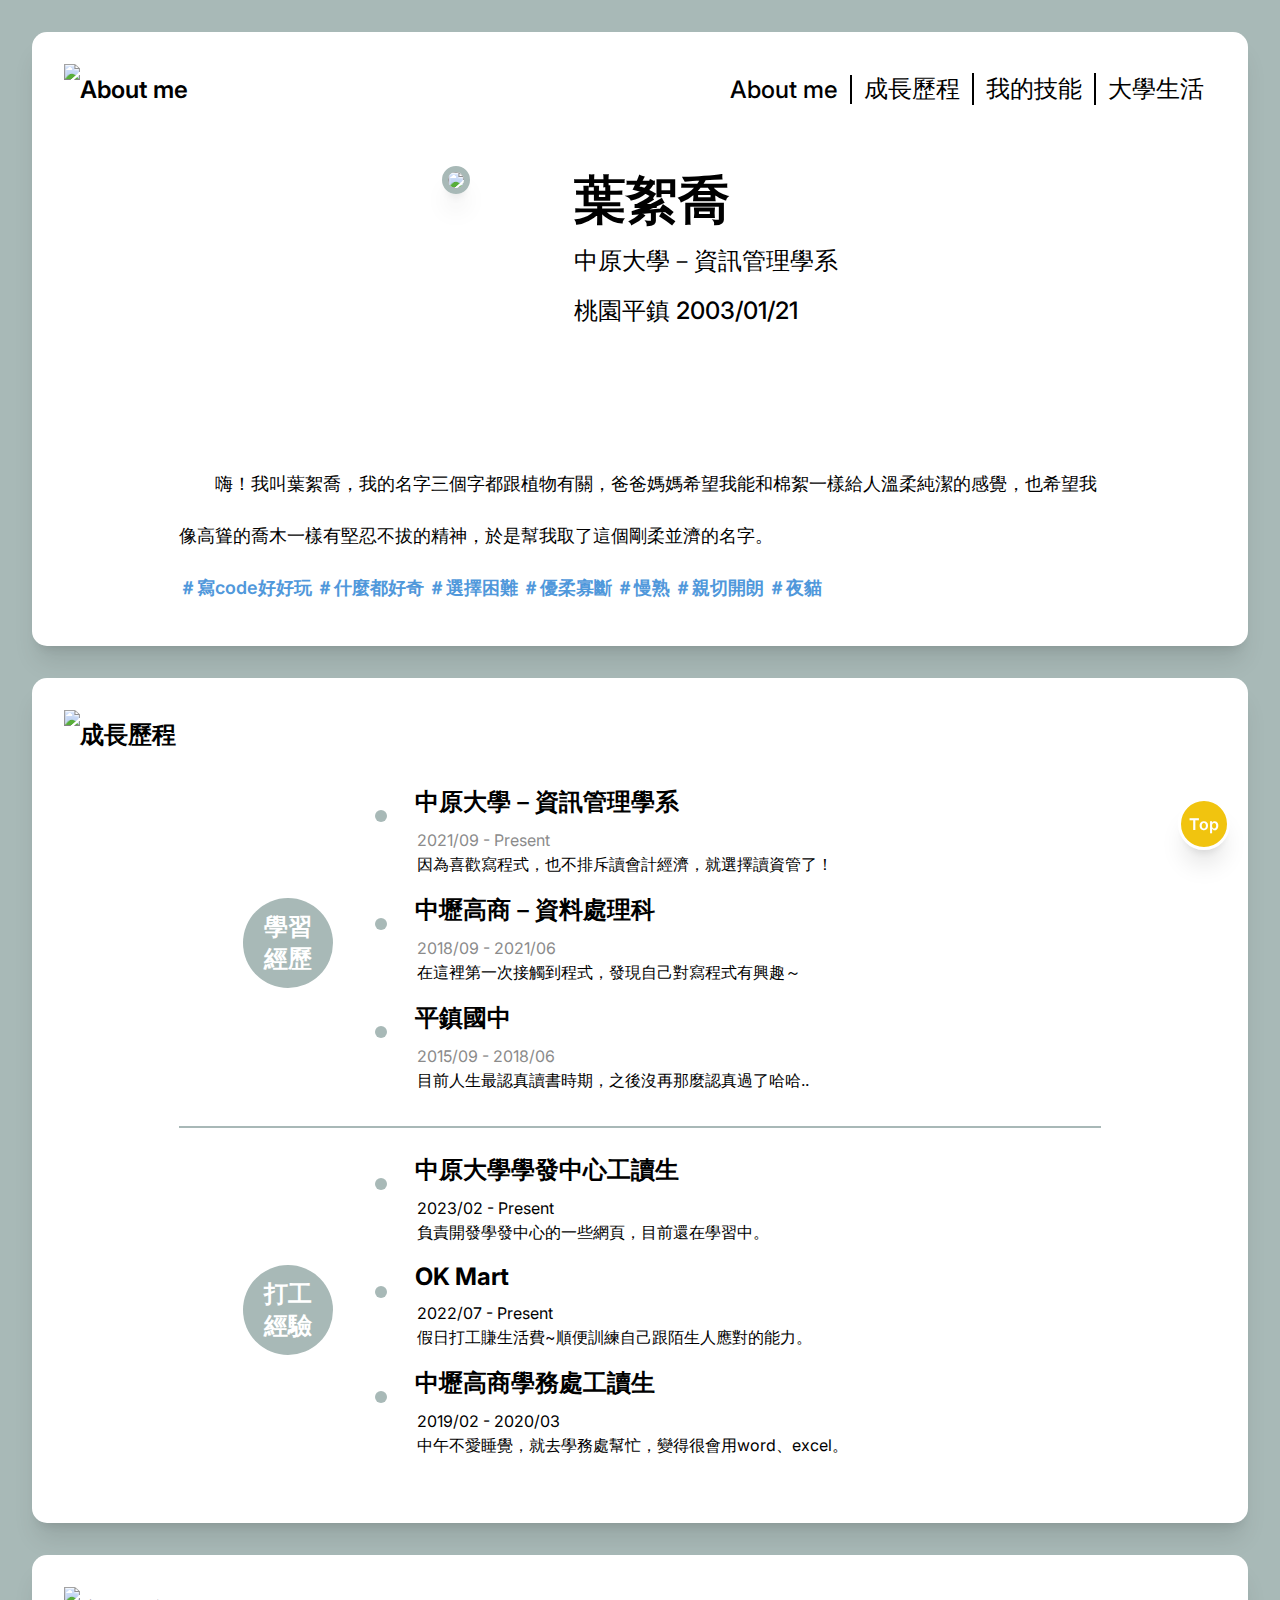
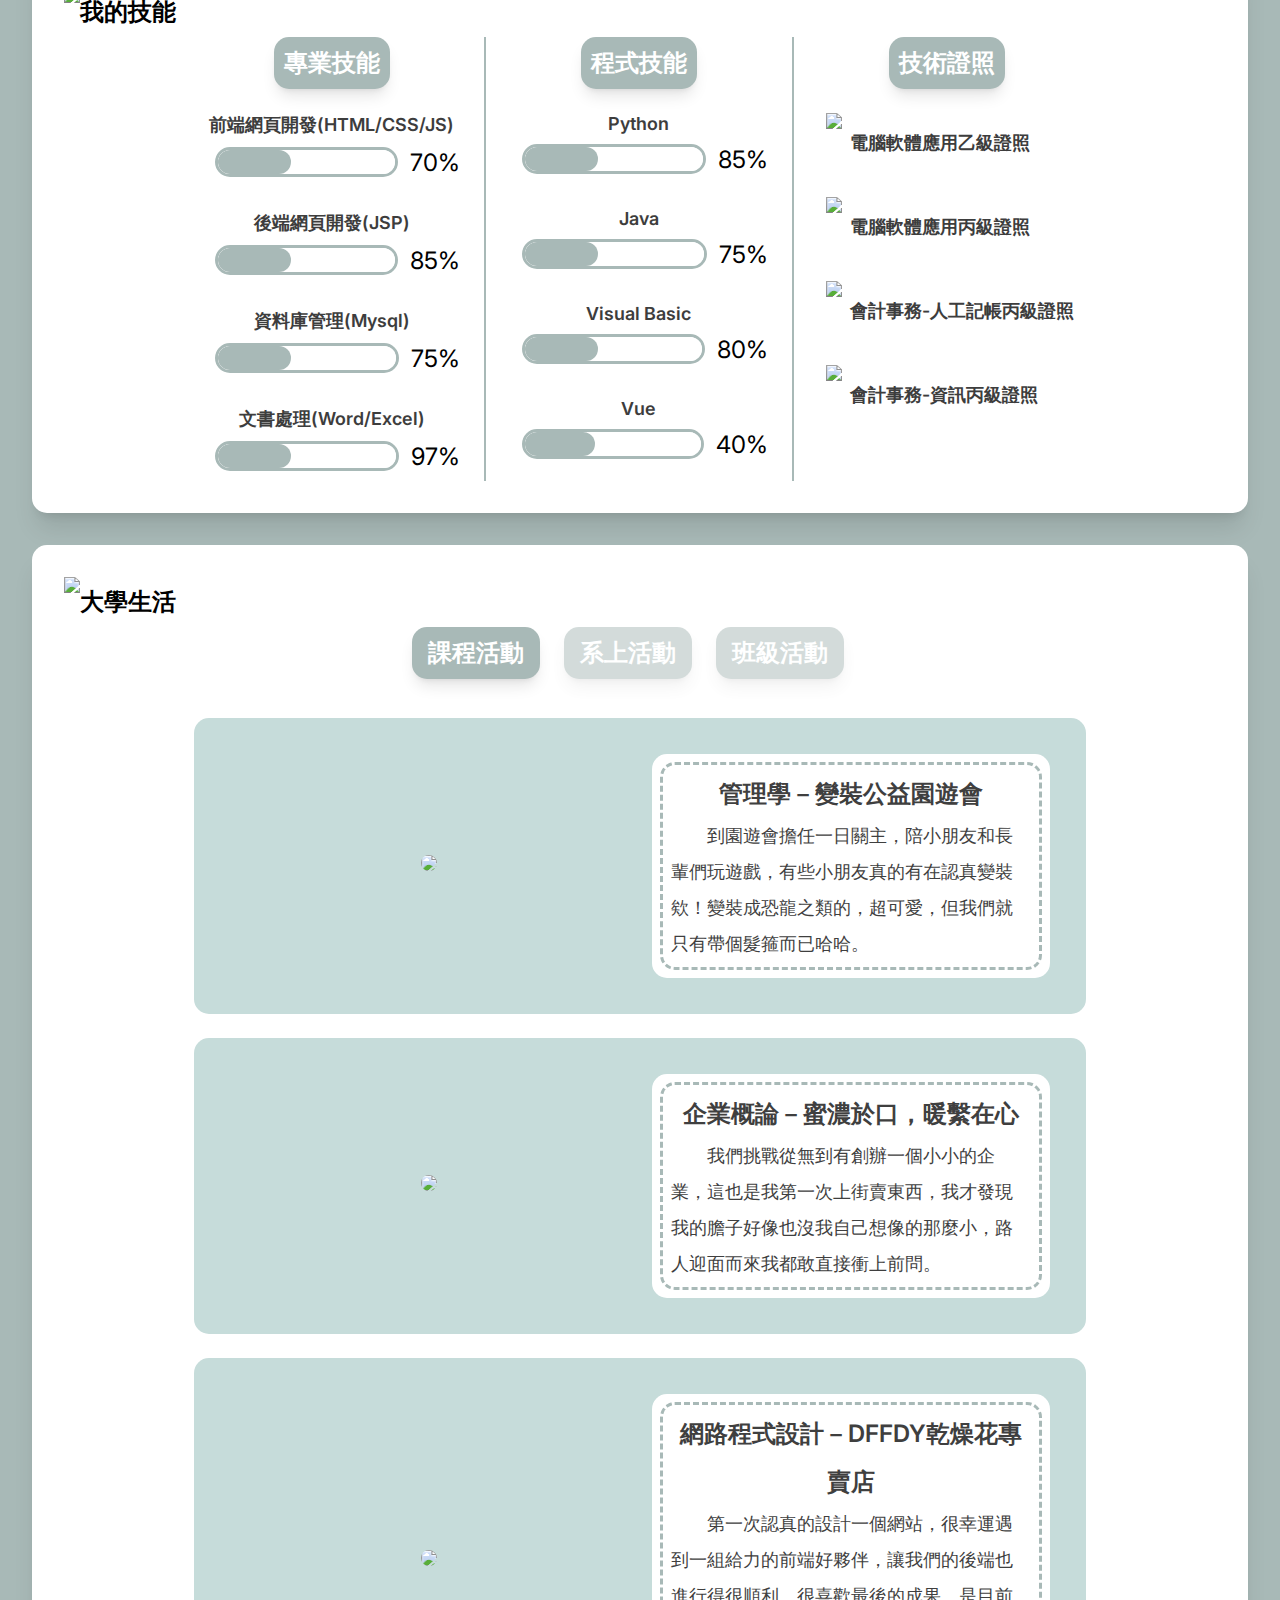
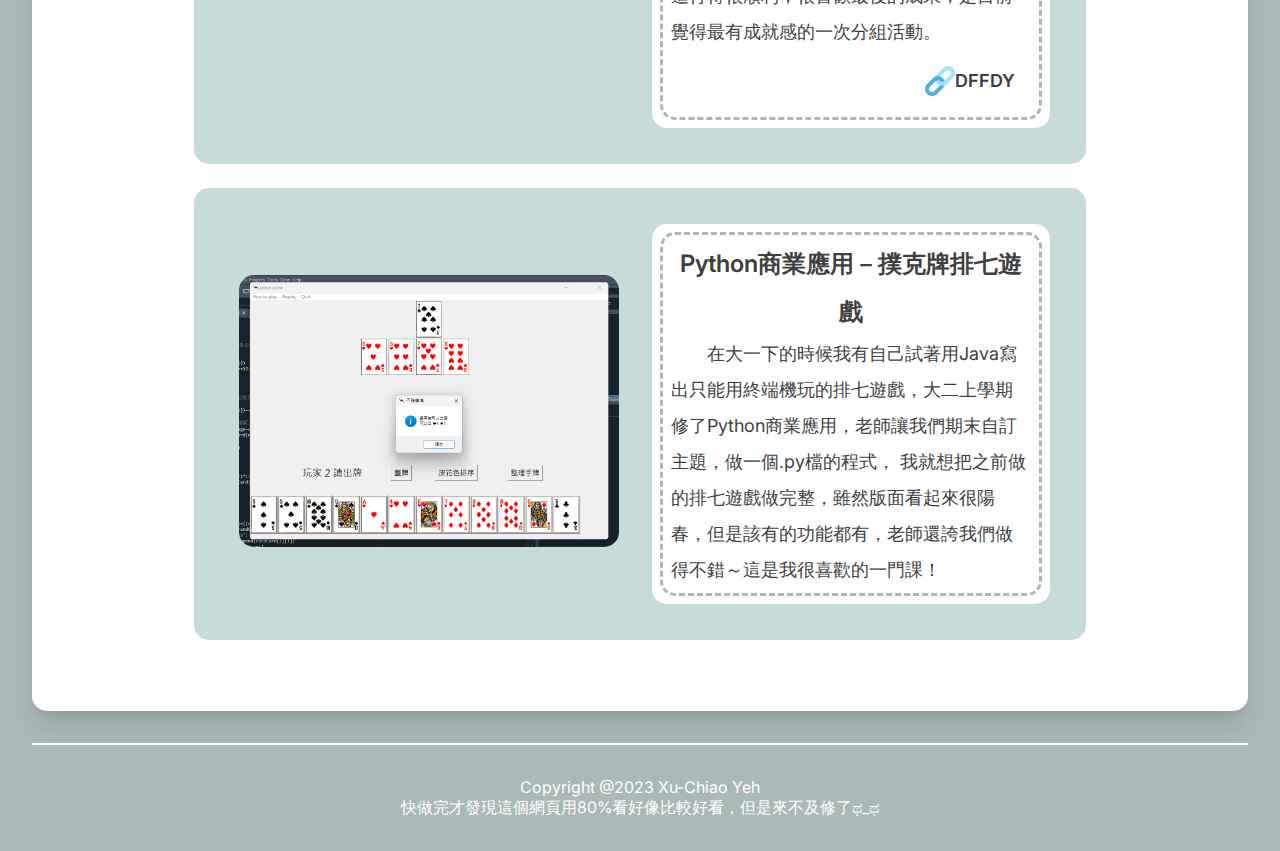
==== commit 1325337f: "try" ====
--- a/index.html
+++ b/index.html
@@ -500,7 +500,7 @@
                             <div class="borderOutside">
                                 <div class="titleBorder">
                                     <div class="cardTitle">
-                                        聖誕交換禮物+ktv
+                                        聖誕交換禮物+唱歌
                                     </div>
                                     <div class="cardContent">
                                         因為很懷念高中時和同學過聖誕節的氣氛，想要大學也留下一些回憶，就和兩位同學一起邀請班上同學舉辦聖誕活動，雖然參加的人不多，但是辦得還算成功。
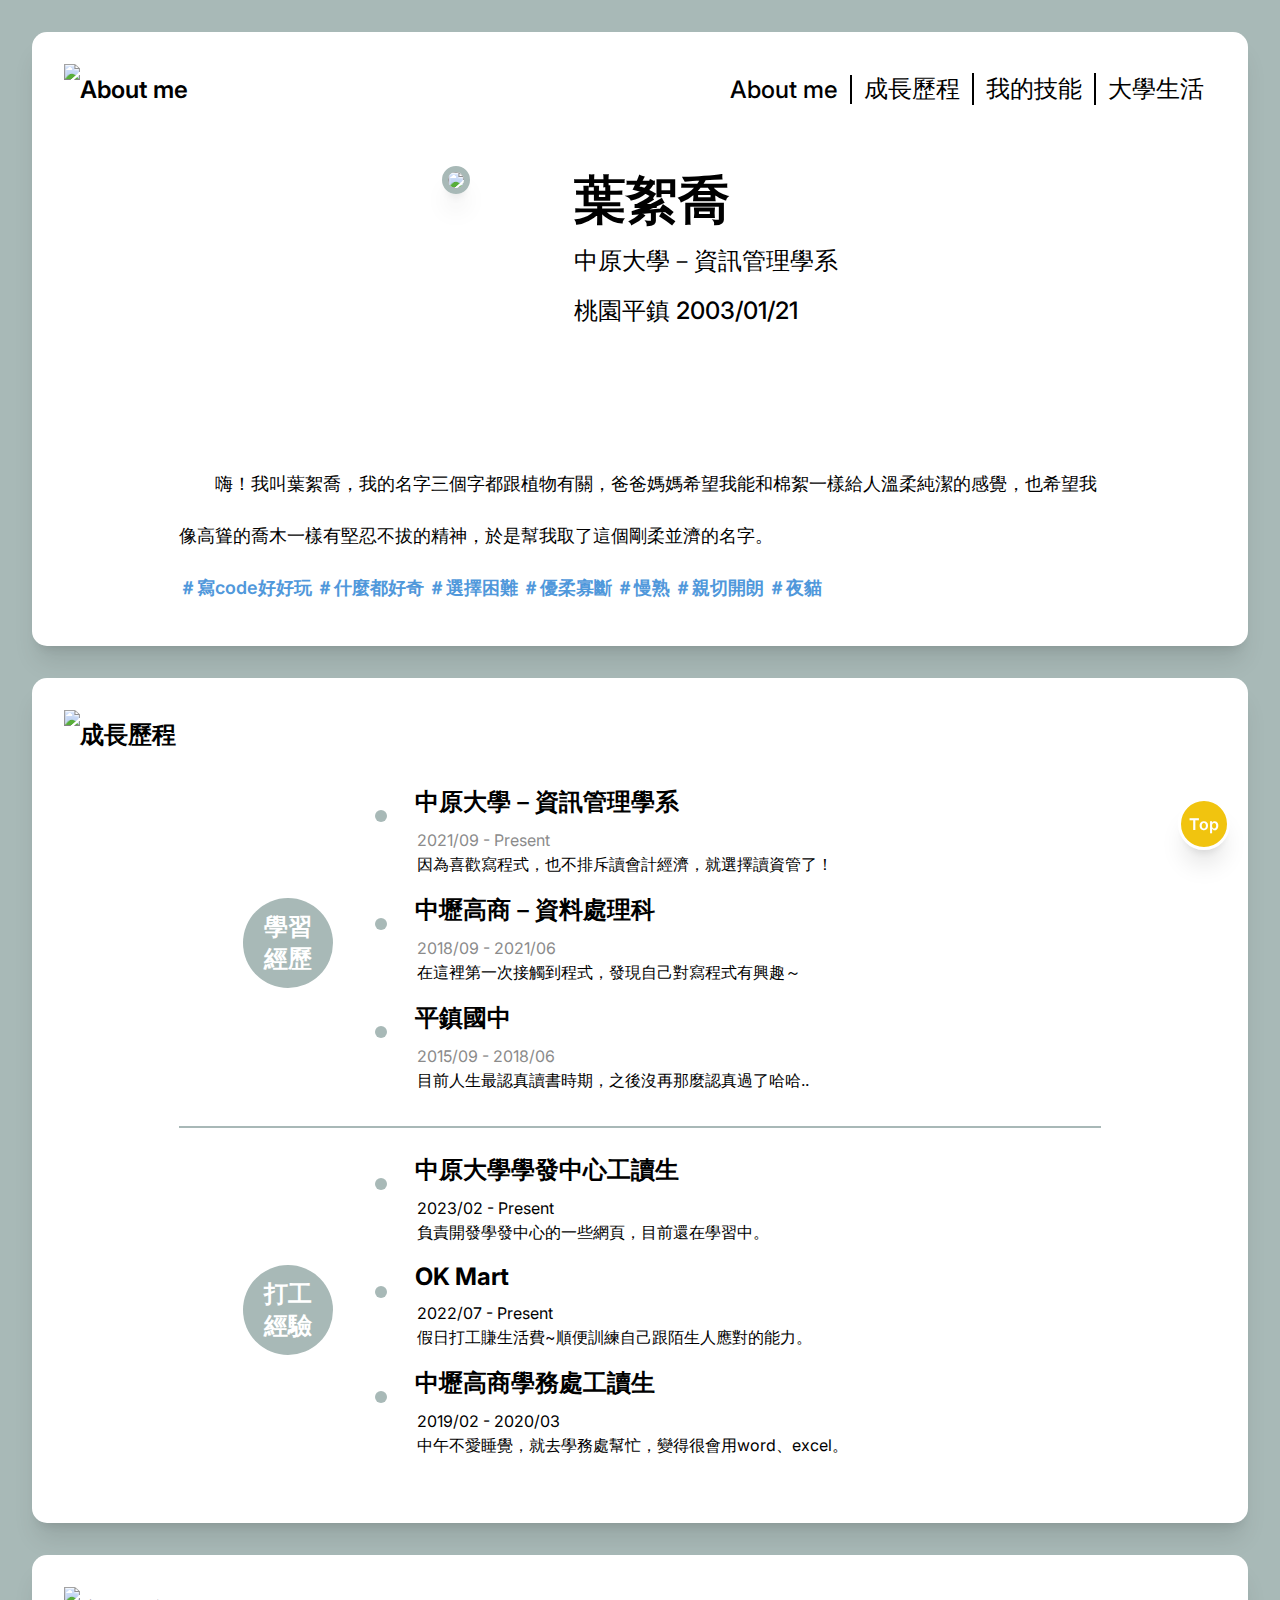
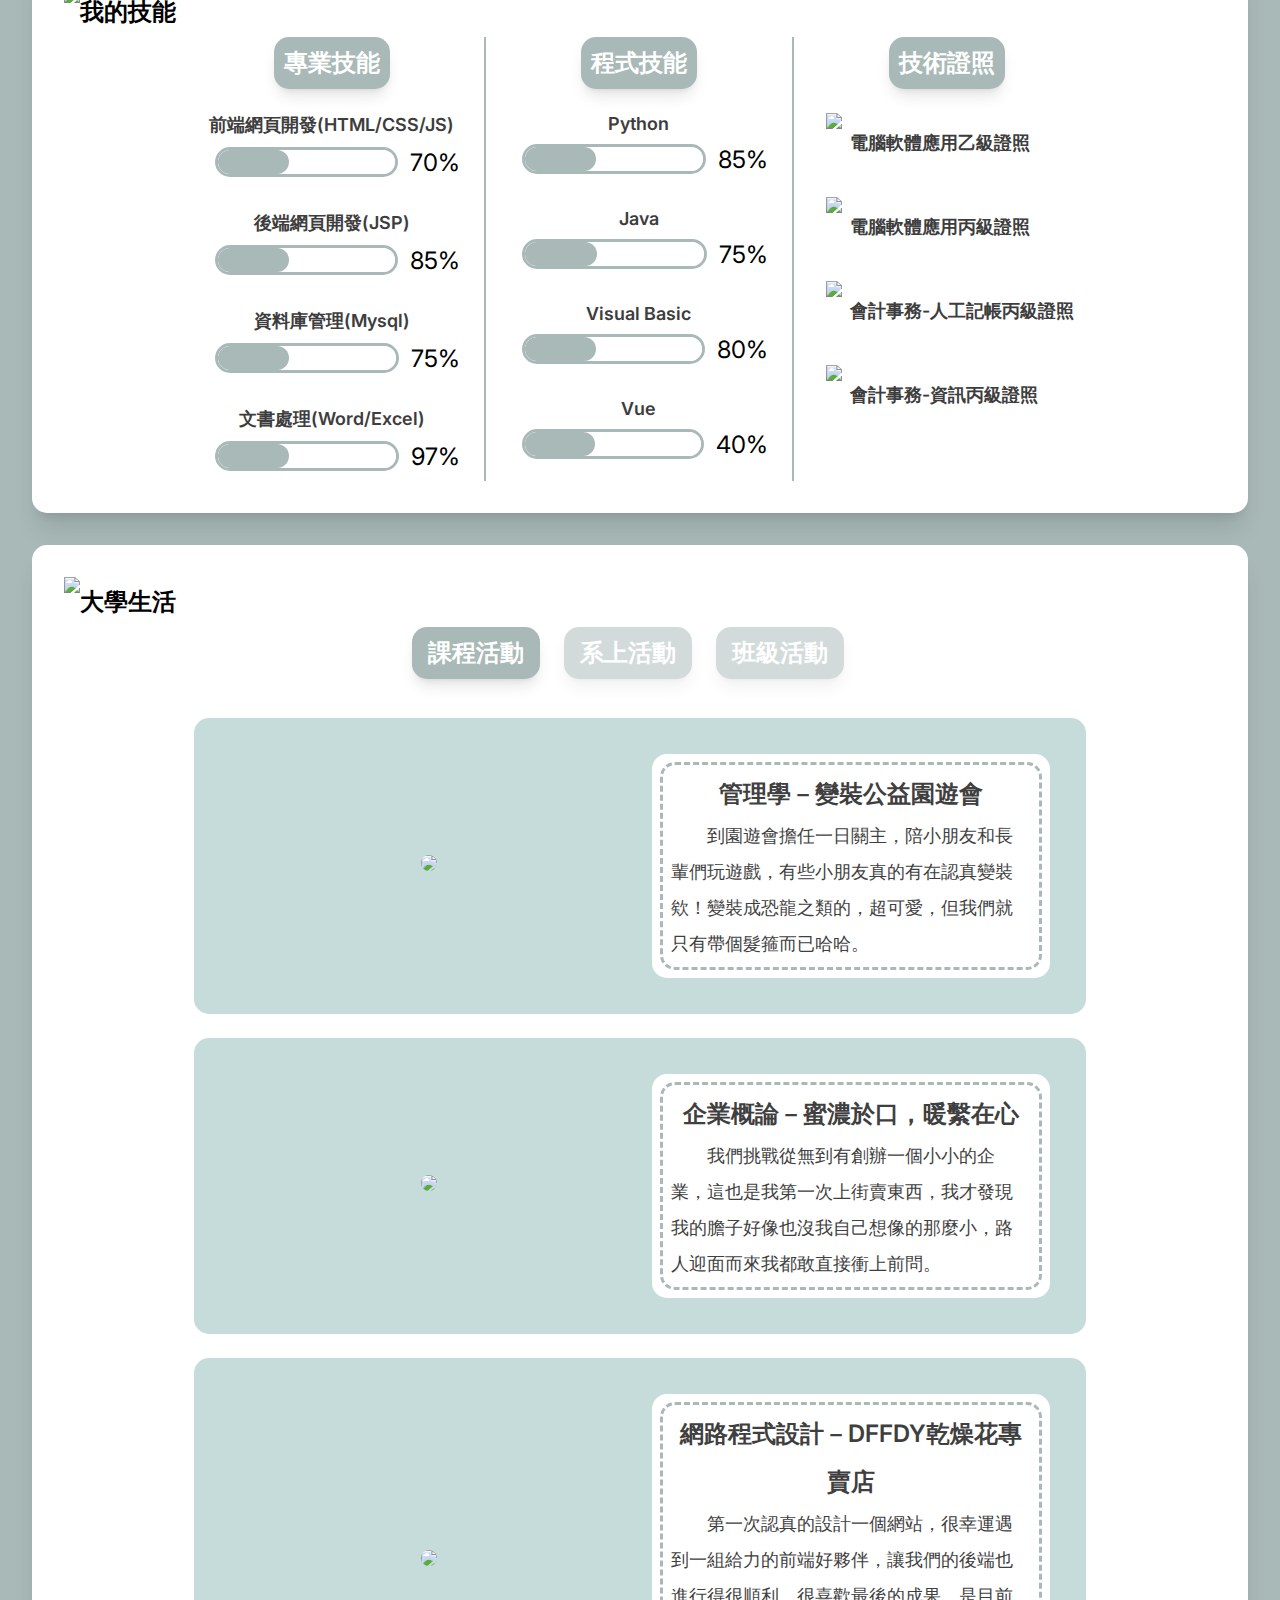
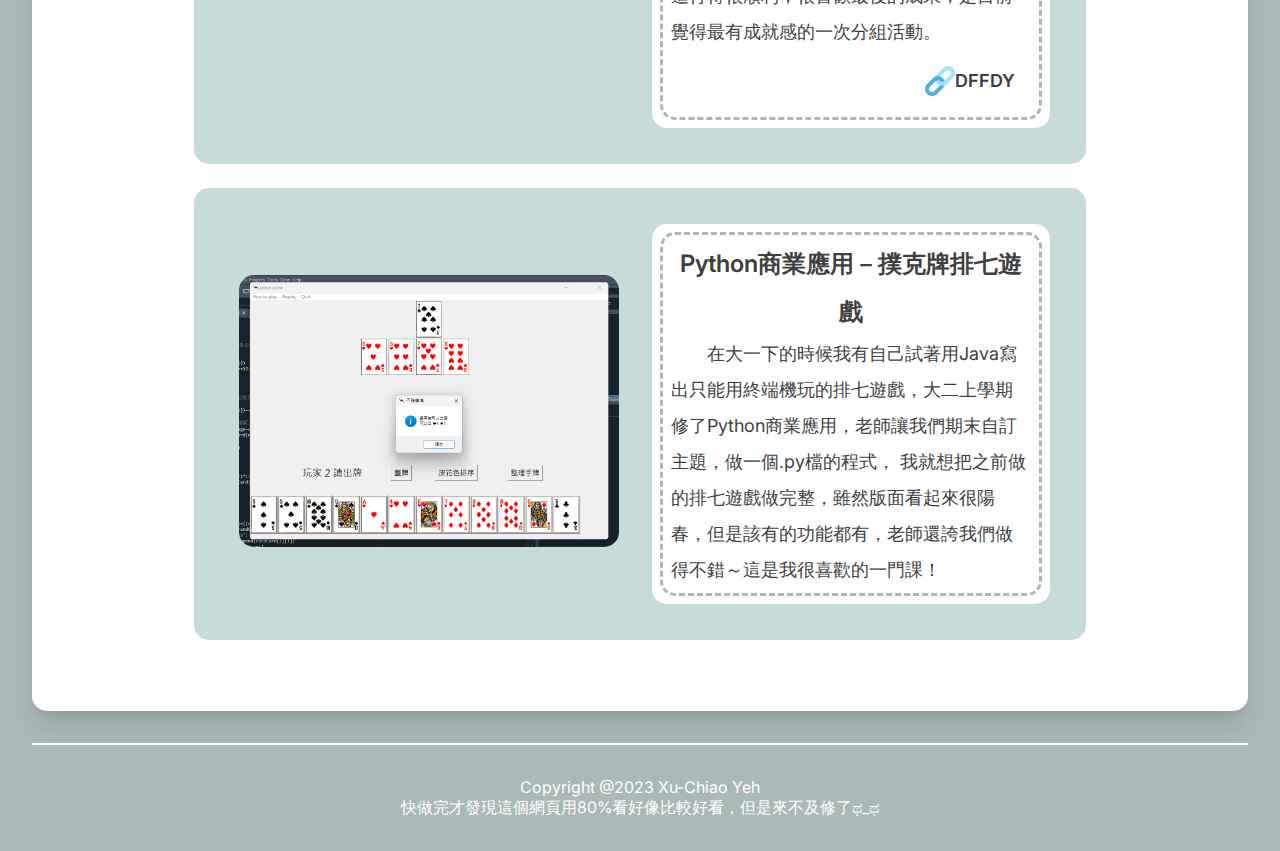
==== commit c0b3495c: "move" ====
--- a/index.html
+++ b/index.html
@@ -11,6 +11,7 @@
     <link href="https://fonts.googleapis.com/css2?family=Inter:wght@100;200;300;400;500;600;700;800;900&display=swap" rel="stylesheet">
     <title>Resume</title>
 </head>
+
 
 <body>
     <main>
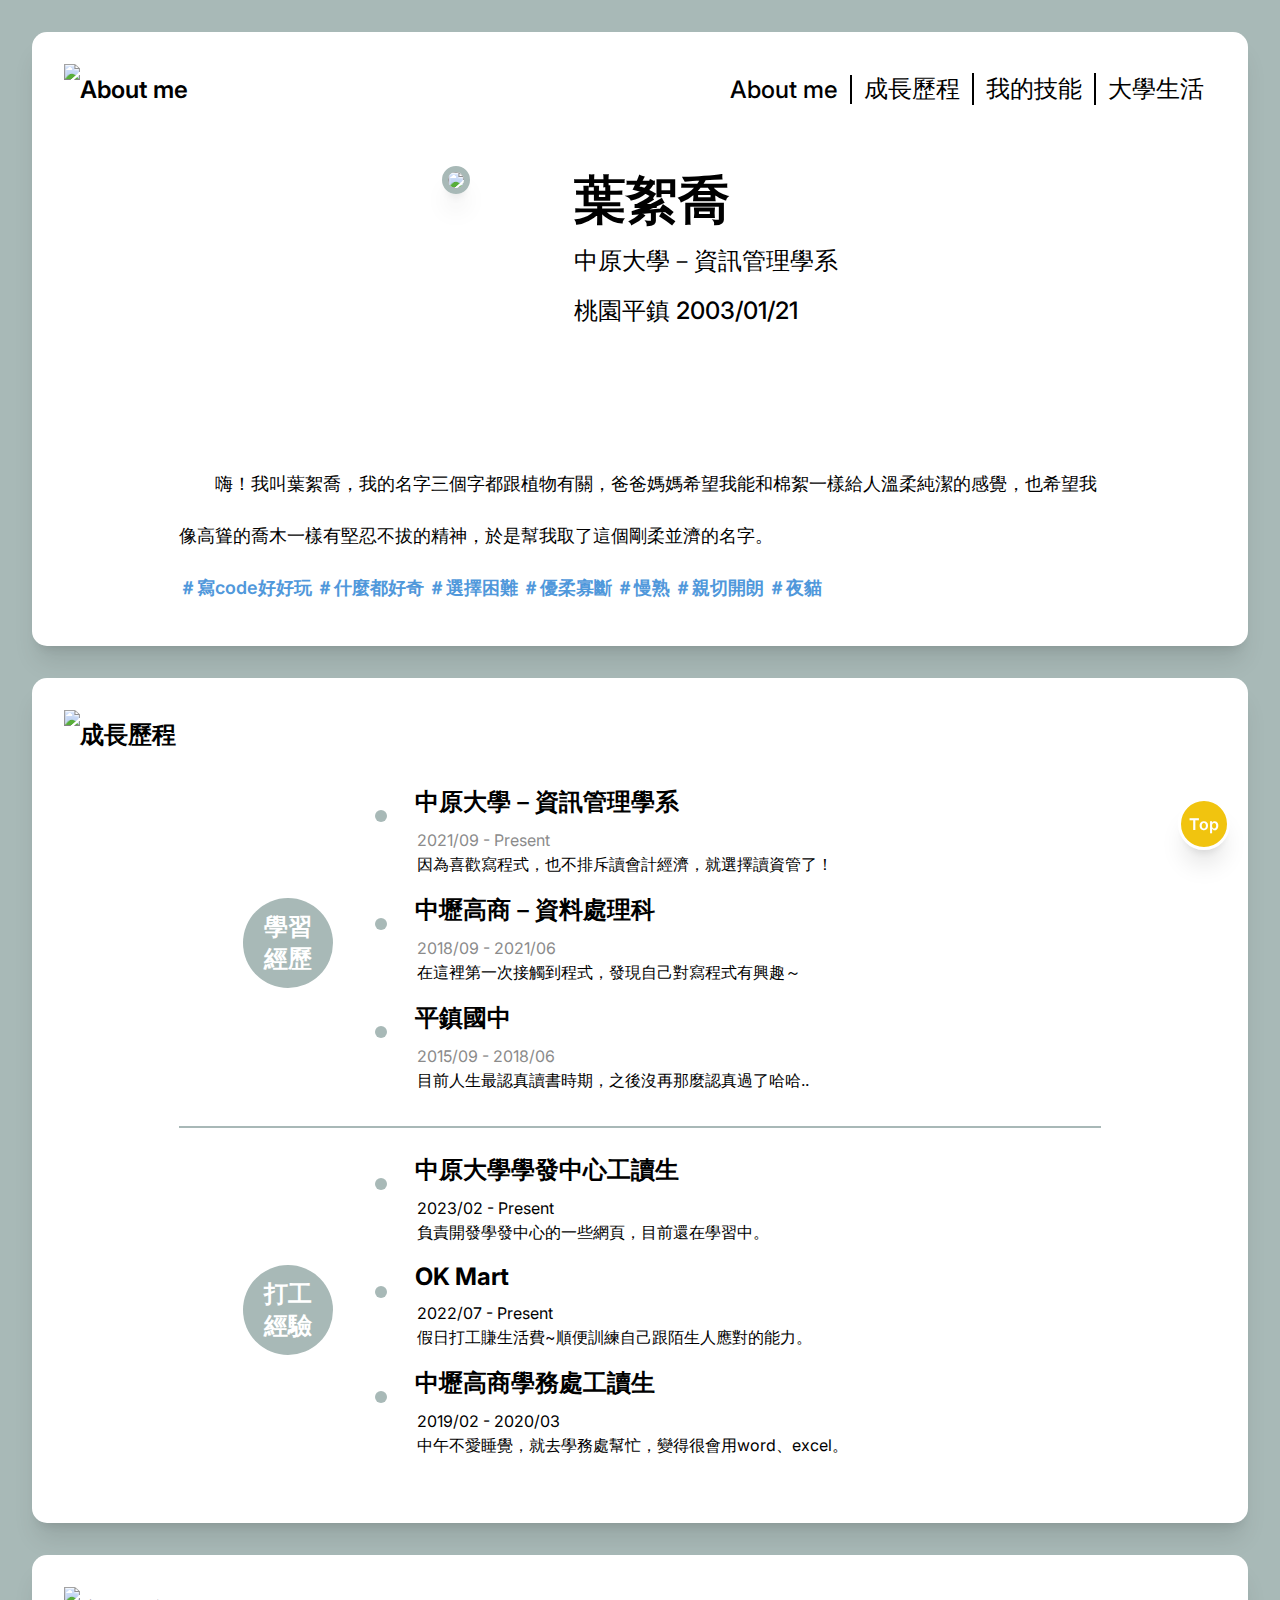
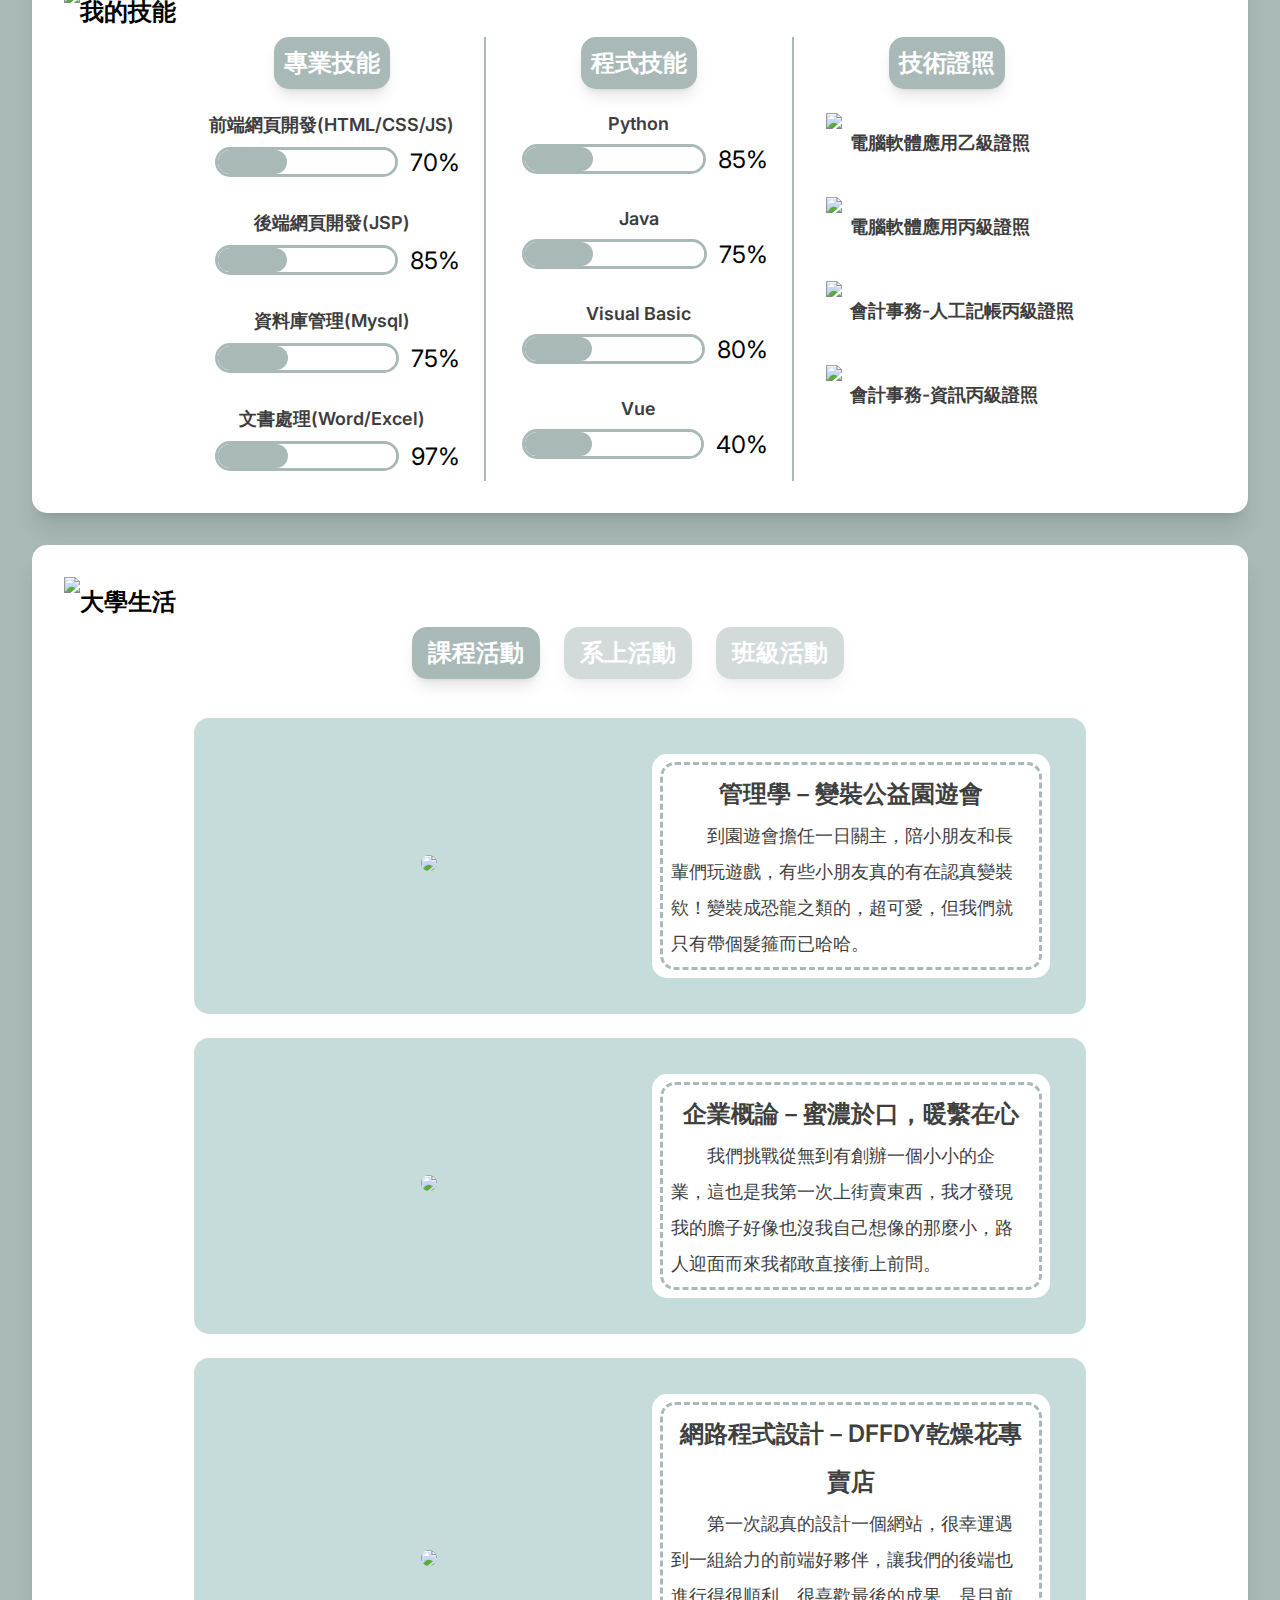
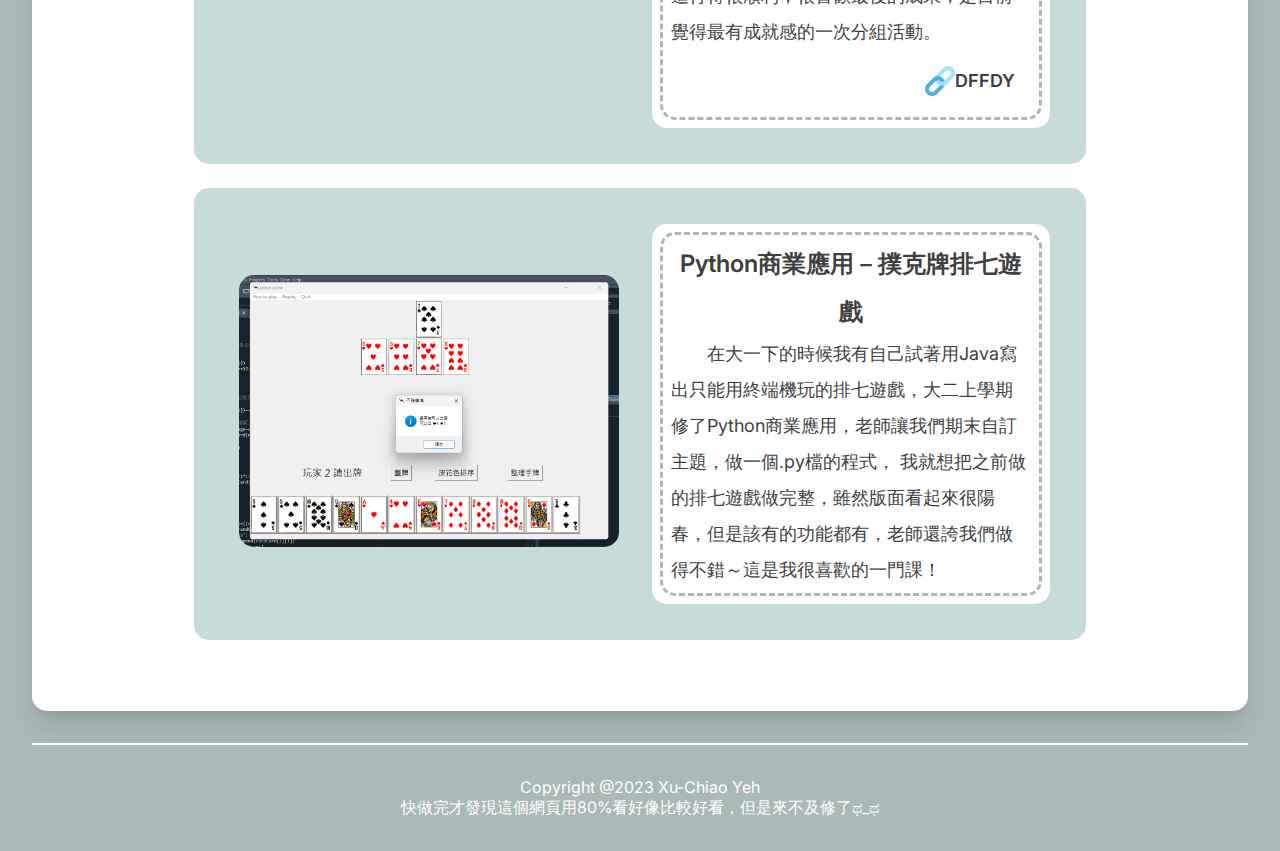
==== commit 5c52a3ab: "target2" ====
--- a/index.html
+++ b/index.html
@@ -355,7 +355,7 @@
 
                     <div class="card flex-left">
                         <div class="imgContainer">
-                            <a href="https://xin1602.github.io/dffdy/"> 
+                            <a href="https://xin1602.github.io/dffdy/" target="_blank"> 
                                 <img src="img/web-design.png">
                             </a>
                         </div>
@@ -368,7 +368,7 @@
                                     <div class="cardContent">
                                         第一次認真的設計一個網站，很幸運遇到一組給力的前端好夥伴，讓我們的後端也進行得很順利，很喜歡最後的成果，是目前覺得最有成就感的一次分組活動。
                                     </div>
-                                    <a href="https://xin1602.github.io/dffdy/">
+                                    <a href="https://xin1602.github.io/dffdy/" target="_blank">
                                         <div class="link flex-center">
                                             <img src="img/icon/link.png" alt="">
                                             DFFDY
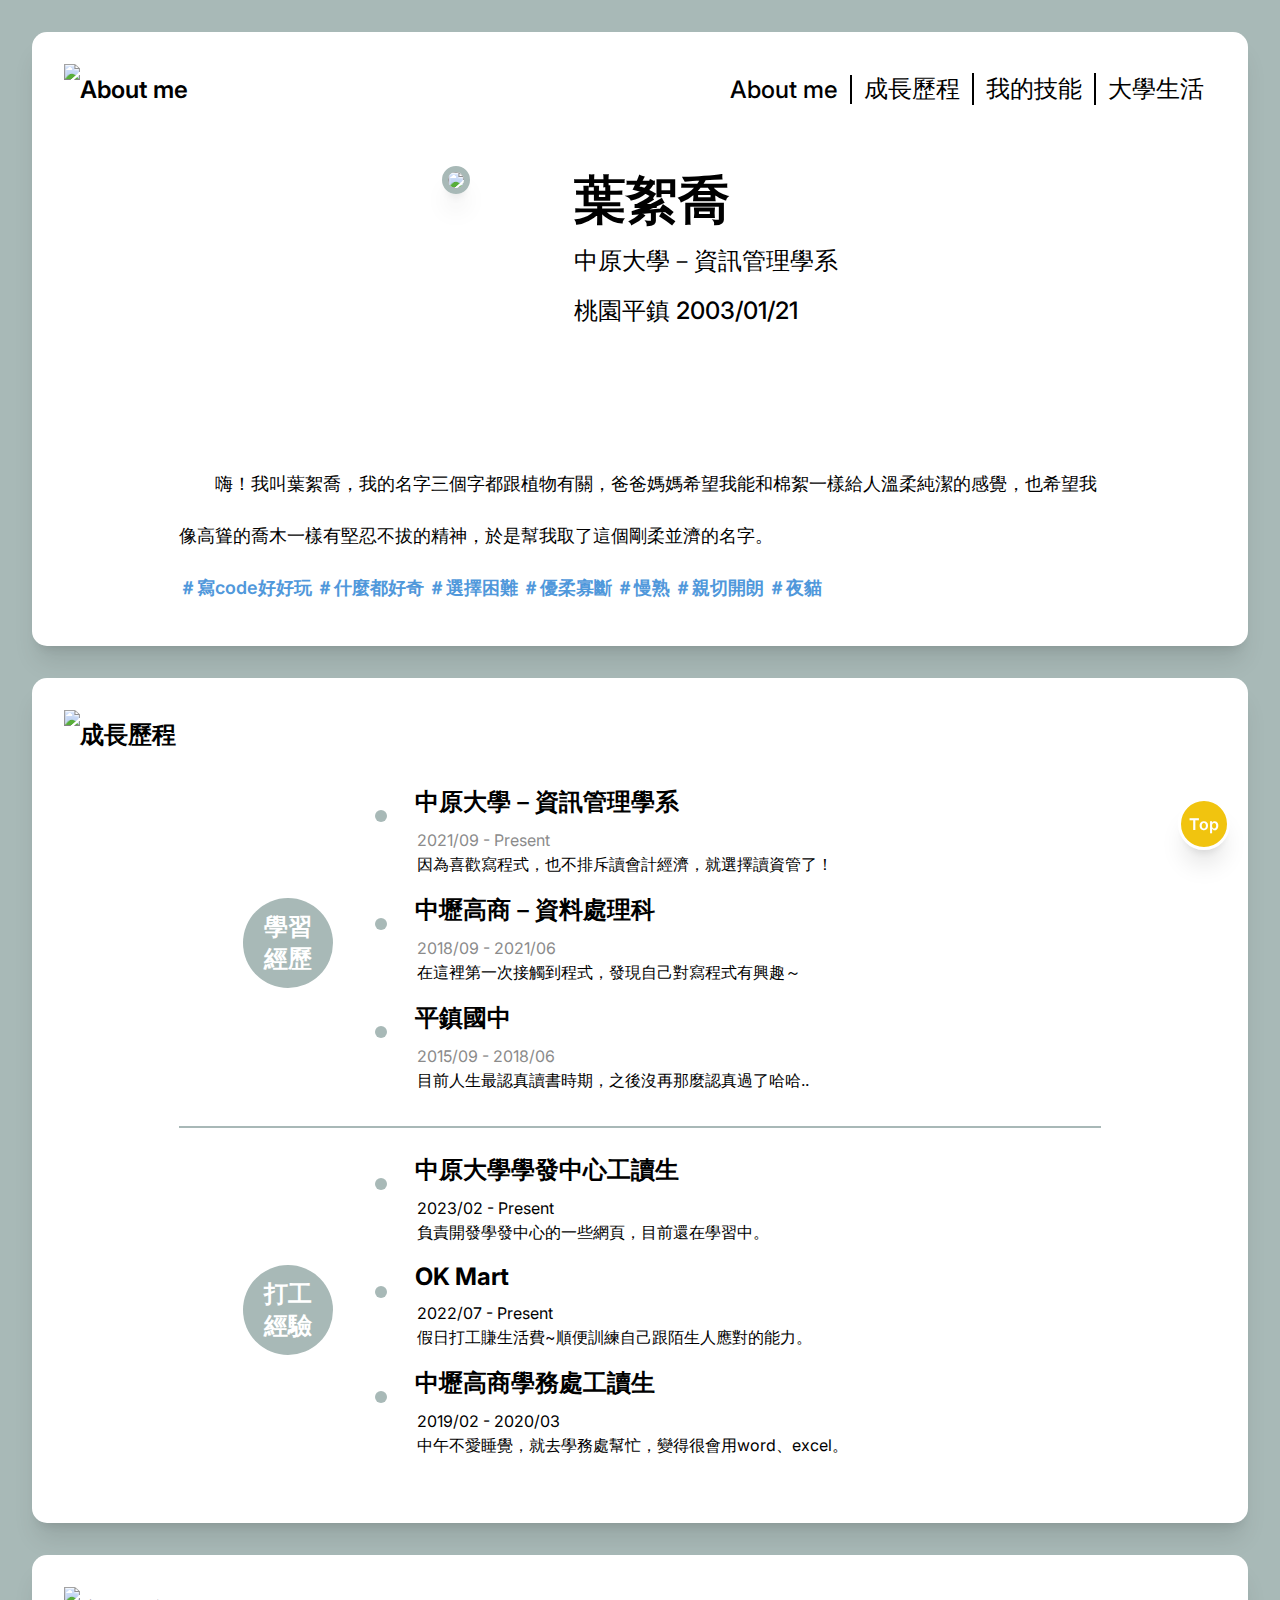
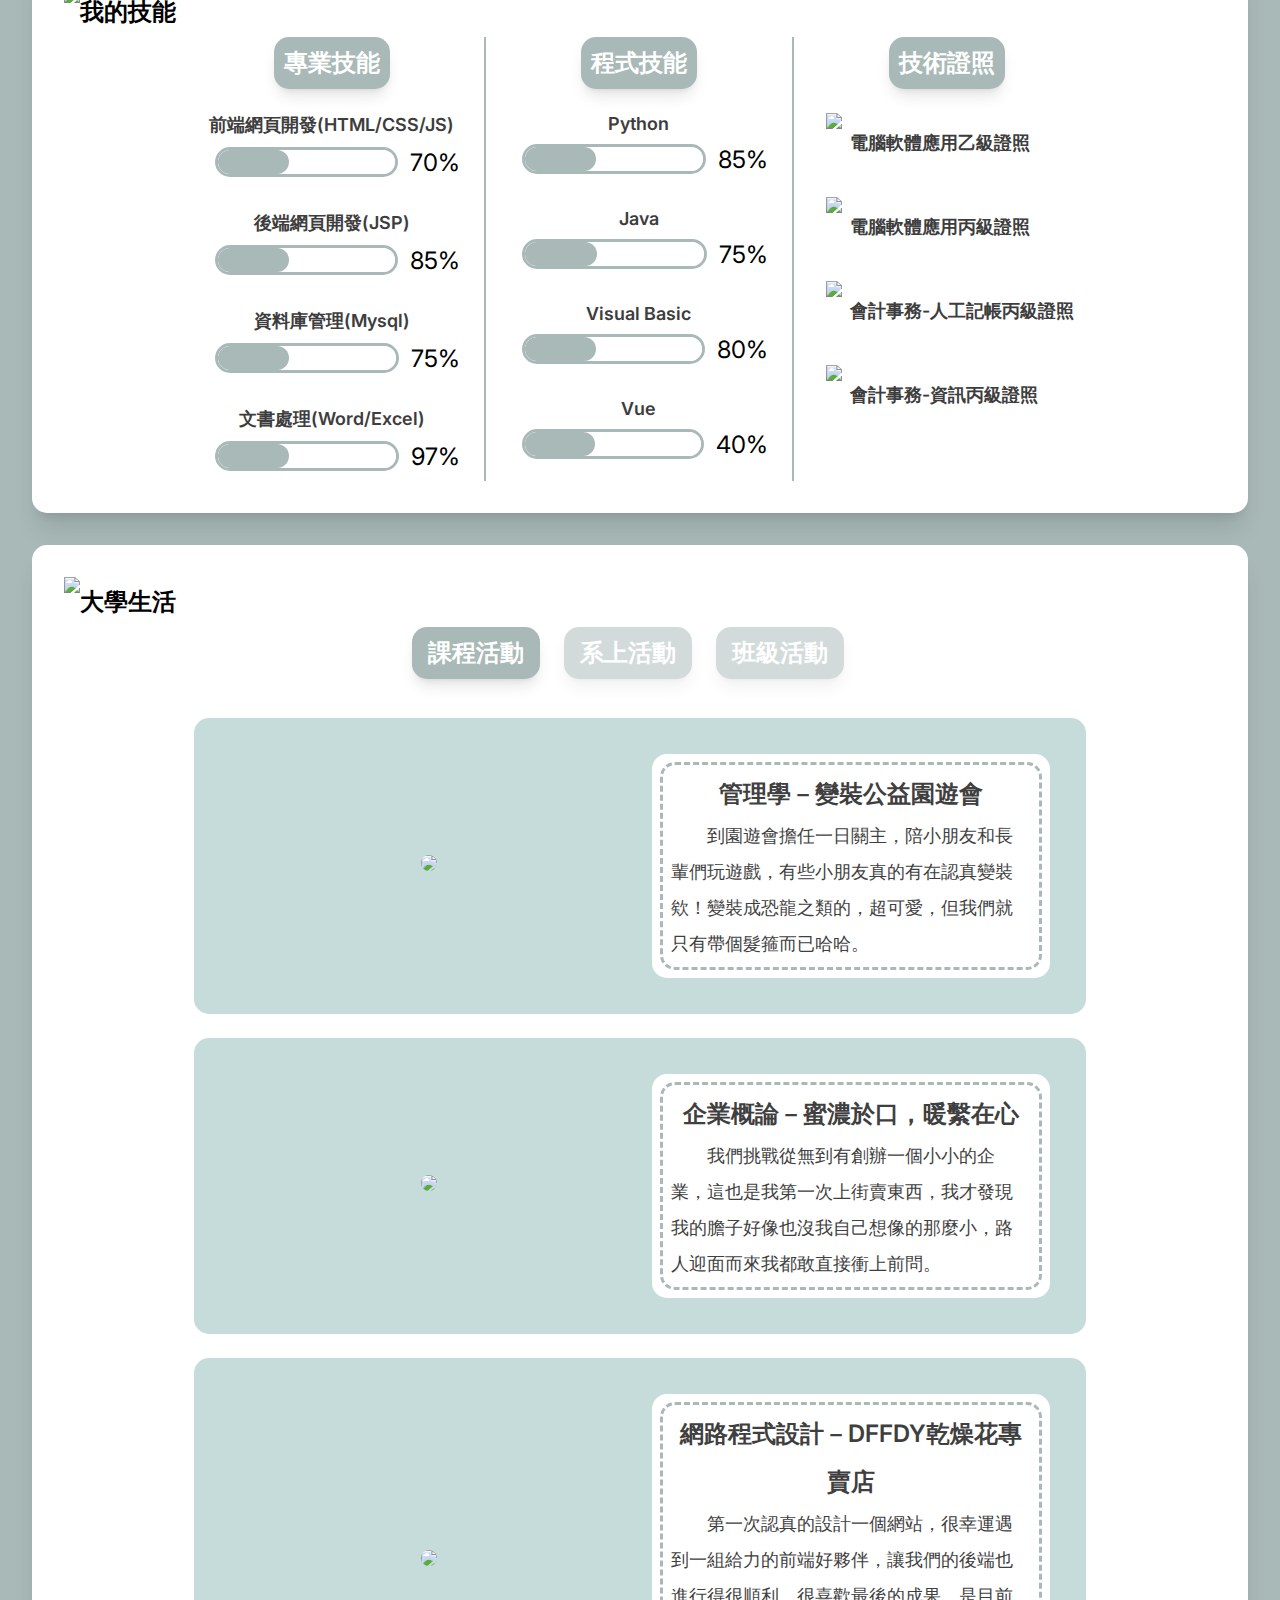
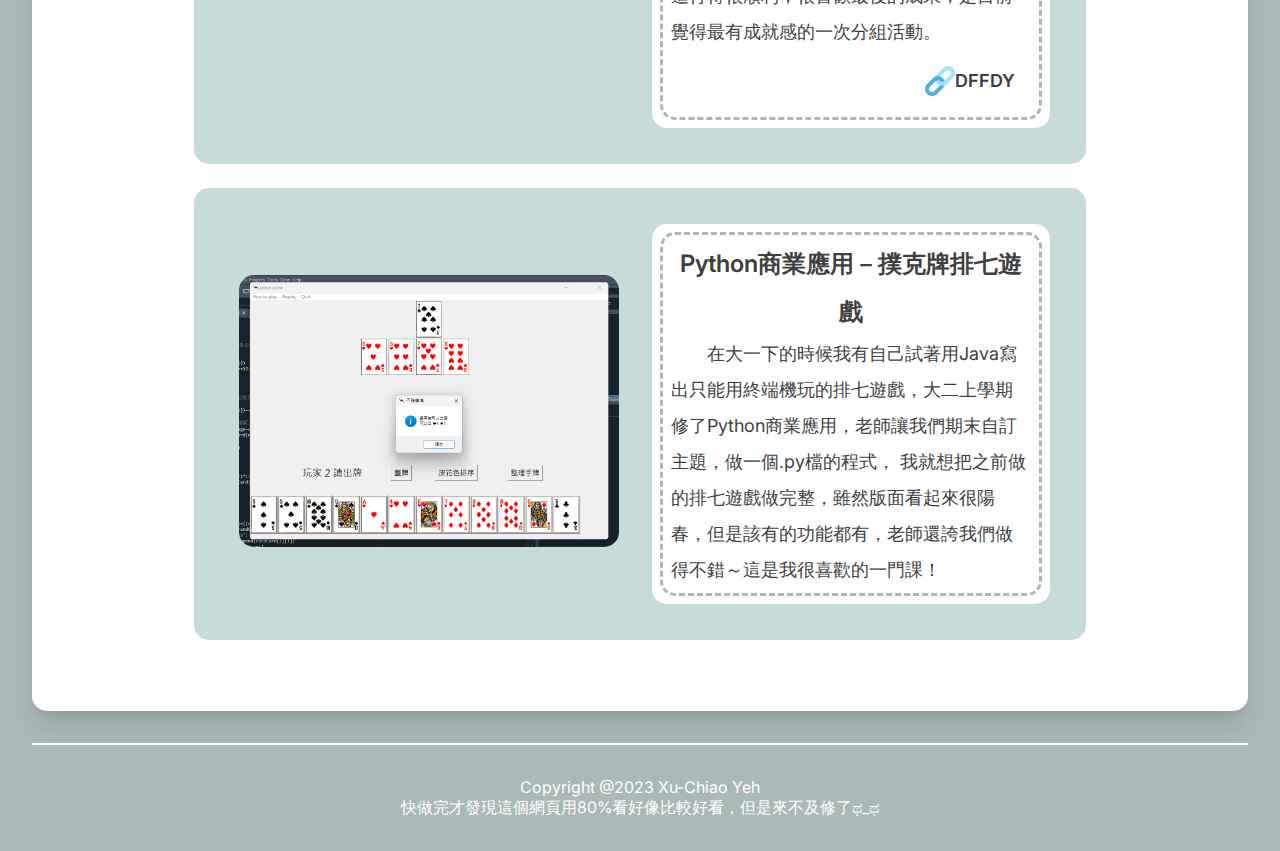
==== commit c47e69e3: "leaf" ====
--- a/index.html
+++ b/index.html
@@ -9,6 +9,7 @@
     <link rel="preconnect" href="https://fonts.googleapis.com">
     <link rel="preconnect" href="https://fonts.gstatic.com" crossorigin>
     <link href="https://fonts.googleapis.com/css2?family=Inter:wght@100;200;300;400;500;600;700;800;900&display=swap" rel="stylesheet">
+    <link rel="icon" href="/img/icon/leaf.ico" type="image/x-icon" />
     <title>Resume</title>
 </head>
 
